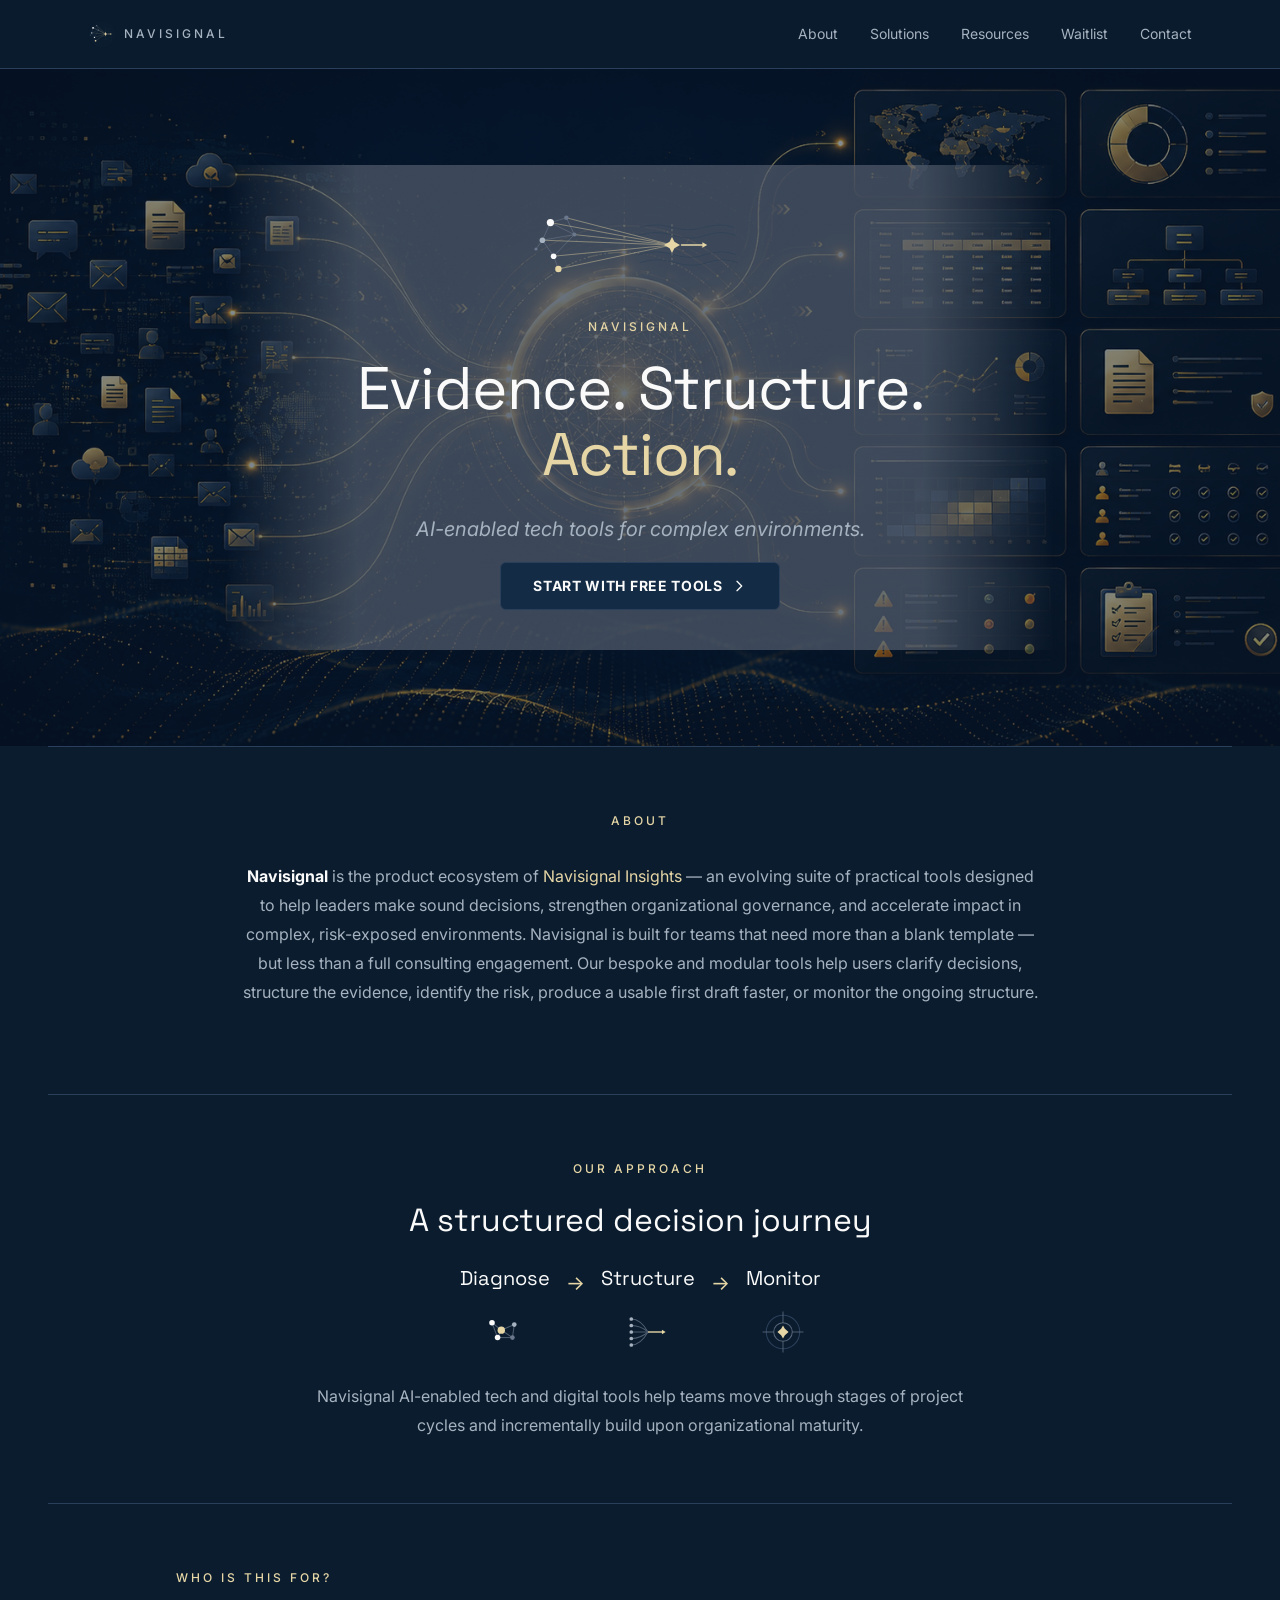
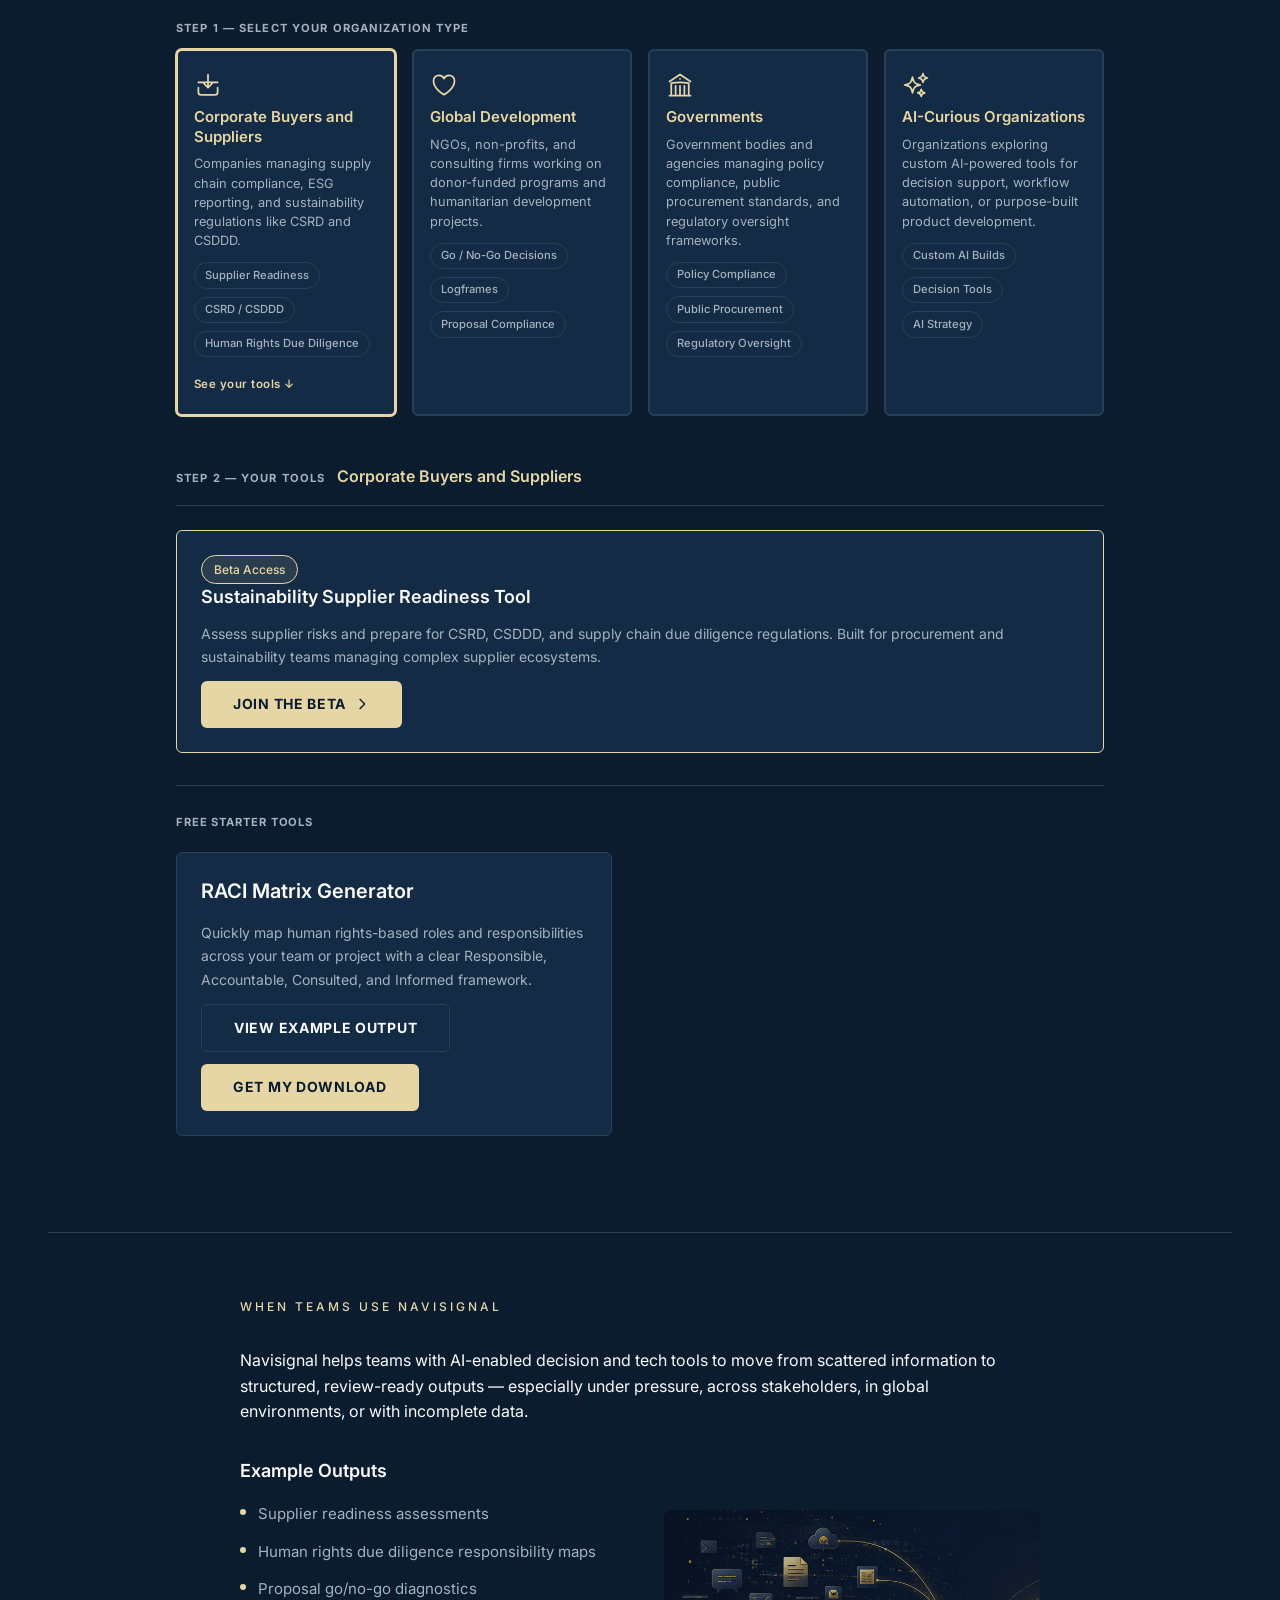
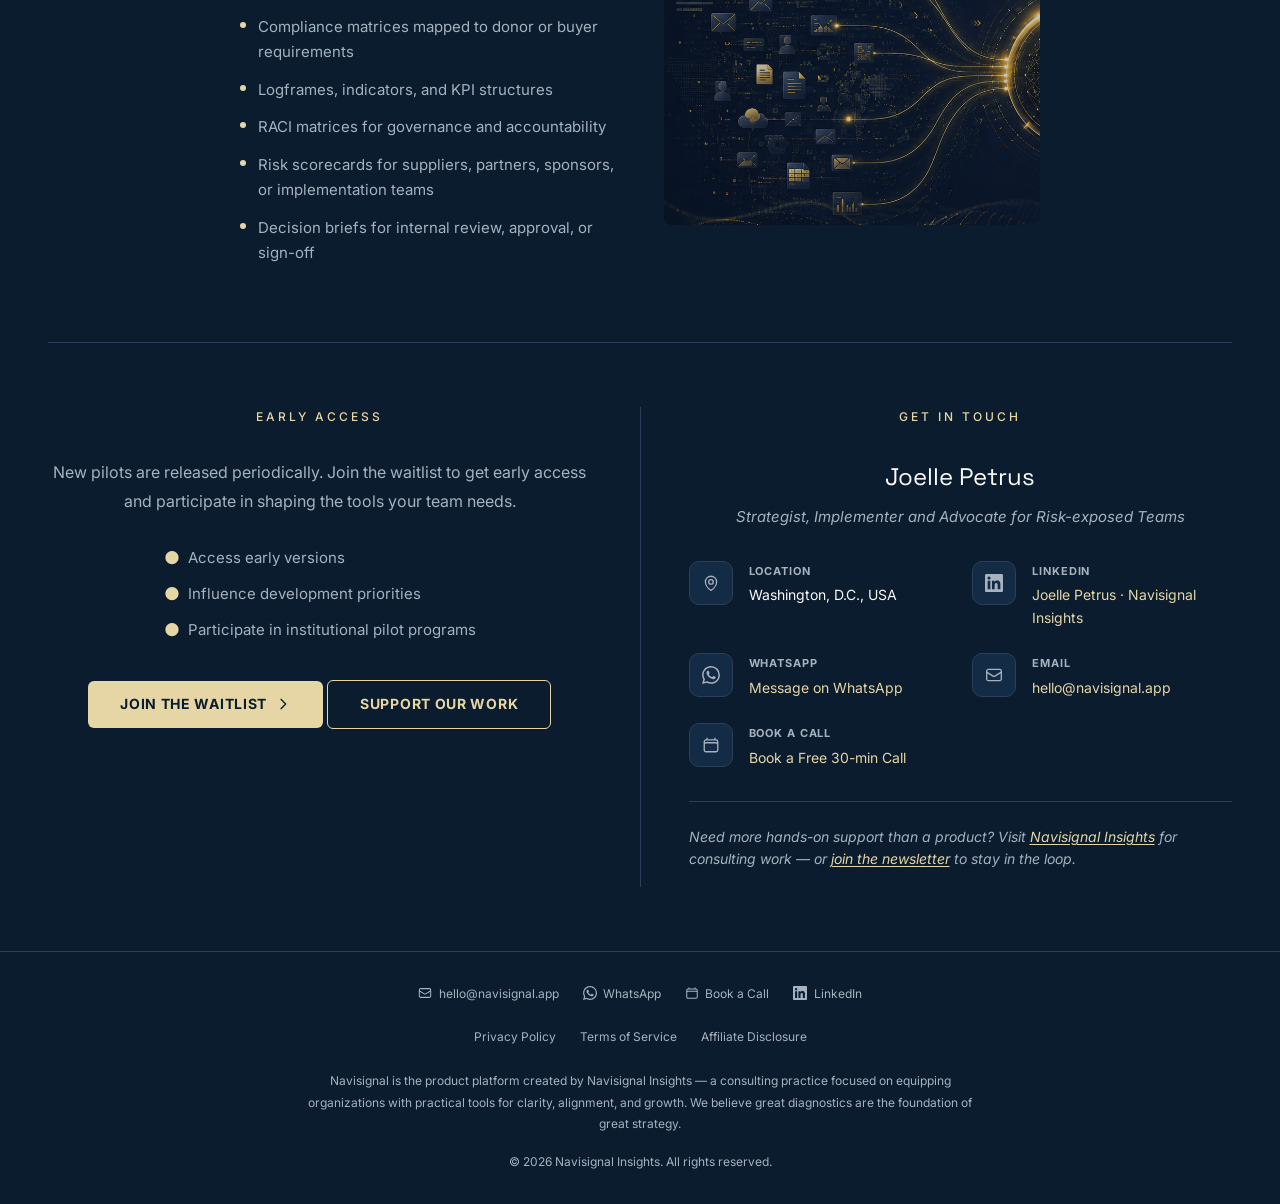
==== index.html @ ea57c1ce "Restore grey hero text panel (CSS + wrapper div) https://claude.ai/code/session_01YL9As431xoqUB59r4y" ====
<!DOCTYPE html>
<html lang="en">
<head>
  <meta charset="UTF-8" />
  <meta name="viewport" content="width=device-width, initial-scale=1.0" />
  <title>Navisignal — Evidence. Structure. Action.</title>
  <meta name="description" content="Structured decision tools for complex environments. Navisignal is the product ecosystem of Navisignal Insights." />
  <link rel="icon" type="image/svg+xml" href="favicon.svg" />
  <link rel="preconnect" href="https://fonts.googleapis.com" />
  <link rel="preconnect" href="https://fonts.gstatic.com" crossorigin />
  <link href="https://fonts.googleapis.com/css2?family=Space+Grotesk:wght@400;500;600;700&family=Inter:ital,wght@0,400;0,500;0,700;1,400&display=swap" rel="stylesheet" />
  <script src="https://assets.lemonsqueezy.com/lemon.js" defer></script>

<style>
/* === Reset & Base === */
*, *::before, *::after {
  box-sizing: border-box;
  margin: 0;
  padding: 0;
}

[hidden] { display: none !important; }

:root {
  --background: #0A1C2E;
  --foreground: #fafafa;
  --card: #132B44;
  --border: #2A3F59;
  --muted-foreground: #A6B2BF;
  --primary: #E6D6A6;
  --primary-hover: #d4c48e;
  --primary-10: rgba(230, 214, 166, 0.1);
  --gold: #E6D6A6;
  --radius: 6px;
}

html {
  scroll-behavior: smooth;
}

body {
  font-family: 'Inter', -apple-system, BlinkMacSystemFont, "Segoe UI", Roboto, "Helvetica Neue", Arial, sans-serif;
  background: var(--background);
  color: var(--foreground);
  line-height: 1.6;
  -webkit-font-smoothing: antialiased;
}

a {
  text-decoration: none;
  color: inherit;
}

ul {
  list-style: none;
}

/* === Header === */
.site-header {
  position: sticky;
  top: 0;
  z-index: 50;
  border-bottom: 1px solid var(--border);
  background: rgba(10, 28, 46, 0.95);
  backdrop-filter: blur(12px);
}

.header-inner {
  max-width: 72rem;
  margin: 0 auto;
  display: flex;
  align-items: center;
  justify-content: space-between;
  padding: 1.25rem 1.5rem;
}

.logo {
  display: inline-flex;
  align-items: center;
  gap: 0.5rem;
  font-size: 0.75rem;
  font-weight: 500;
  text-transform: uppercase;
  letter-spacing: 3px;
  color: var(--muted-foreground);
}

.logo-icon {
  width: 28px;
  height: 28px;
}

.nav-links {
  display: flex;
  align-items: center;
  gap: 2rem;
}

.nav-links a {
  font-size: 0.875rem;
  color: var(--muted-foreground);
  transition: color 0.2s;
}

.nav-links a:hover {
  color: var(--foreground);
}

/* Mobile nav toggle */
.mobile-toggle {
  display: none;
  background: none;
  border: none;
  color: var(--foreground);
  cursor: pointer;
  padding: 0.5rem;
}

.mobile-toggle svg {
  width: 24px;
  height: 24px;
}

/* Mobile nav overlay */
.mobile-nav {
  display: none;
  position: fixed;
  inset: 0;
  z-index: 100;
  background: rgba(0, 0, 0, 0.6);
}

.mobile-nav.open {
  display: block;
}

.mobile-nav-panel {
  position: absolute;
  right: 0;
  top: 0;
  bottom: 0;
  width: 280px;
  background: var(--background);
  border-left: 1px solid var(--border);
  padding: 4rem 2rem 2rem;
  display: flex;
  flex-direction: column;
  gap: 1.5rem;
}

.mobile-nav-panel a {
  font-size: 1.125rem;
  color: var(--muted-foreground);
  transition: color 0.2s;
}

.mobile-nav-panel a:hover {
  color: var(--foreground);
}

.mobile-nav-close {
  position: absolute;
  top: 1.25rem;
  right: 1.25rem;
  background: none;
  border: none;
  color: var(--foreground);
  cursor: pointer;
  padding: 0.5rem;
}

.mobile-nav-close svg {
  width: 24px;
  height: 24px;
}

/* Nav dropdowns */
.nav-dropdown {
  position: relative;
}

.nav-dropdown-trigger {
  cursor: pointer;
}

.nav-dropdown-menu {
  display: none;
  position: absolute;
  top: 100%;
  left: 50%;
  transform: translateX(-50%);
  padding-top: 0.75rem;
  min-width: 200px;
  z-index: 60;
}

.nav-dropdown-menu-inner {
  background: var(--card);
  border: 1px solid var(--border);
  border-radius: var(--radius);
  padding: 0.5rem 0;
}

.nav-dropdown:hover .nav-dropdown-menu {
  display: block;
}

.nav-dropdown-menu-inner a {
  display: block;
  padding: 0.5rem 1.25rem;
  font-size: 0.8125rem;
  color: var(--muted-foreground);
  transition: color 0.2s, background 0.2s;
}

.nav-dropdown-menu-inner a:hover {
  color: var(--foreground);
  background: var(--primary-10);
}

/* Mobile nav labels */
.mobile-nav-label {
  font-size: 0.75rem;
  font-weight: 500;
  text-transform: uppercase;
  letter-spacing: 2px;
  color: var(--primary);
  margin-top: 0.5rem;
}

@media (max-width: 768px) {
  .nav-links {
    display: none;
  }
  .mobile-toggle {
    display: block;
  }
}

/* === Hero === */
.hero {
  padding: 4rem 1.5rem;
  text-align: center;
  position: relative;
  overflow: hidden;
  isolation: isolate;
  transform: translateZ(0);
}

.hero::before {
  content: '';
  position: absolute;
  inset: -5%;
  background: url('assets/More Complex navisignal.app background.png') center center / cover no-repeat;
  opacity: 0.5;
  z-index: 0;
}

.hero > * {
  position: relative;
  z-index: 1;
}

.hero-text-panel {
  max-width: 52rem;
  margin: 0 auto;
  padding: 2.5rem 1.5rem;
  background: linear-gradient(
    to right,
    transparent 0%,
    rgba(90, 100, 115, 0.65) 16%,
    rgba(90, 100, 115, 0.65) 84%,
    transparent 100%
  );
  position: relative;
  z-index: 1;
}

.hero-compass {
  margin-bottom: 1.5rem;
}

.hero-tag {
  margin-bottom: 1.25rem;
  font-size: 0.75rem;
  font-weight: 500;
  text-transform: uppercase;
  letter-spacing: 3px;
  color: var(--primary);
}

.hero h1 {
  max-width: 48rem;
  margin: 0 auto 1.5rem;
  font-family: 'Space Grotesk', serif;
  font-size: 2.5rem;
  font-weight: 400;
  line-height: 1.1;
  letter-spacing: -0.02em;
}

.hero h1 .accent {
  color: var(--primary);
}

.hero .subtitle {
  max-width: 36rem;
  margin: 0 auto 1rem;
  font-size: 1.125rem;
  font-style: italic;
  line-height: 1.7;
  color: var(--muted-foreground);
}

.hero .hero-support {
  max-width: 40rem;
  margin: 0 auto 2.5rem;
  font-size: 1rem;
  line-height: 1.7;
  color: var(--muted-foreground);
}

/* Hero main CTA centered below anchors */
.hero-cta {
  text-align: center;
}

@media (min-width: 768px) {
  .hero {
    padding: 5rem 1.5rem;
  }
  .hero h1 {
    font-size: 3.75rem;
  }
  .hero .subtitle {
    font-size: 1.25rem;
  }
}

@media (min-width: 1024px) {
  .hero {
    padding: 6rem 1.5rem;
  }
}

/* === Buttons === */
.btn {
  display: inline-flex;
  align-items: center;
  gap: 0.5rem;
  padding: 0.75rem 2rem;
  font-family: 'Inter', sans-serif;
  font-size: 0.875rem;
  font-weight: 700;
  text-transform: uppercase;
  letter-spacing: 0.05em;
  border-radius: var(--radius);
  border: none;
  cursor: pointer;
  transition: background 0.2s, color 0.2s, border-color 0.2s;
}

.btn-primary {
  background: var(--primary);
  color: var(--background);
}

.btn-primary:hover {
  background: var(--primary-hover);
}

.btn-dark {
  background: var(--card);
  color: var(--foreground);
  border: 1px solid var(--border);
}

.btn-outline-gold {
  background: transparent;
  color: var(--primary);
  border: 1.5px solid var(--primary);
}

.btn-outline-gold:hover {
  background: var(--primary-10);
}

.btn-dark:hover {
  border-color: var(--foreground);
}

.btn-outline {
  background: transparent;
  color: var(--foreground);
  border: 1px solid var(--border);
}

.btn-outline:hover {
  border-color: var(--primary);
  color: var(--primary);
}

.btn svg {
  width: 16px;
  height: 16px;
  flex-shrink: 0;
}

/* === Divider === */
.divider {
  border: none;
  border-top: 1px solid var(--border);
  margin: 0 1.5rem;
}

@media (min-width: 768px) {
  .divider {
    margin: 0 3rem;
  }
}

/* === Sections === */
.section {
  max-width: 56rem;
  margin: 0 auto;
  padding: 3rem 1.5rem;
}

.section-tag {
  margin-bottom: 2rem;
  font-size: 0.75rem;
  font-weight: 500;
  text-transform: uppercase;
  letter-spacing: 3px;
  color: var(--primary);
}

.section p.body {
  margin-bottom: 1.5rem;
  font-size: 1rem;
  line-height: 1.8;
  color: var(--muted-foreground);
}

.section p.body strong {
  color: var(--foreground);
}

.section p.body a {
  color: var(--primary);
}

.section p.body a:hover {
  text-decoration: underline;
}

@media (min-width: 768px) {
  .section {
    padding: 4rem 3rem;
  }
}

/* === Section headings === */
.section-heading {
  font-family: 'Space Grotesk', serif;
  font-size: 1.75rem;
  font-weight: 400;
  margin-bottom: 1.25rem;
  color: var(--foreground);
}

@media (min-width: 768px) {
  .section-heading {
    font-size: 2rem;
  }
}

/* === Cards === */
.card {
  border: 1px solid var(--border);
  border-radius: var(--radius);
  background: var(--card);
  padding: 1.5rem;
  transition: border-color 0.2s;
}

.card:hover {
  border-color: var(--primary);
}

.card h3 {
  font-size: 1.125rem;
  font-weight: 600;
  line-height: 1.4;
  margin-bottom: 0.75rem;
}

.card p {
  font-size: 0.875rem;
  line-height: 1.7;
  color: var(--muted-foreground);
  margin-bottom: 0.75rem;
}

.badge {
  display: inline-block;
  padding: 0.25rem 0.75rem;
  font-size: 0.75rem;
  font-weight: 500;
  border: 1px solid var(--primary);
  border-radius: 9999px;
  color: var(--primary);
}

.badge--beta {
  background: var(--primary-10);
}

.card--flagship {
  border-color: var(--gold);
  margin-bottom: 2rem;
}

.free-tools-label {
  font-size: 0.7rem;
  font-weight: 700;
  text-transform: uppercase;
  letter-spacing: 0.08em;
  color: var(--muted-foreground);
  margin: 0 0 1.25rem;
  padding-top: 1.75rem;
  border-top: 1px solid var(--border);
}

.btn-custom-build {
  display: inline-block;
  margin-top: 0.5rem;
  padding: 0.25rem 0.75rem;
  font-size: 0.75rem;
  font-weight: 600;
  border-radius: 9999px;
  background: var(--primary);
  color: var(--background);
  text-decoration: none;
  border: none;
  cursor: pointer;
}

/* === Free Tools grid (within About) === */
.free-tool-grid {
  max-width: 56rem;
  display: grid;
  gap: 1.5rem;
}

@media (min-width: 640px) {
  .free-tool-grid {
    grid-template-columns: repeat(2, 1fr);
  }
}

.free-tool-card {
  text-align: left;
}

.free-tool-card h3 {
  font-size: 1.25rem;
  font-weight: 600;
  margin-bottom: 1rem;
}

.free-tool-card-actions {
  display: flex;
  flex-wrap: wrap;
  gap: 0.75rem;
  margin-top: auto;
}

/* === Free tools intro line === */
.free-tools-intro {
  max-width: 42rem;
  margin-bottom: 1.25rem;
  font-size: 1rem;
  line-height: 1.8;
  color: var(--primary);
  font-style: italic;
}

/* === Combined Audience + Journey Section === */
.audience-journey-section {
  max-width: 56rem;
  margin: 0 auto;
  padding: 3rem 1.5rem;
  text-align: center;
}

@media (min-width: 768px) {
  .audience-journey-section {
    padding: 4rem 3rem;
  }
}

.audience-journey-section .section-tag {
  margin-bottom: 1rem;
}


/* === Audience Self-Select Cards === */
.audience-wizard {
  max-width: 80rem;
  margin: 0 auto 3rem;
  text-align: center;
}

.wizard-question {
  font-size: 1.25rem;
  font-weight: 600;
  color: var(--foreground);
  margin-bottom: 1.5rem;
}

.wizard-options {
  display: grid;
  gap: 1rem;
  grid-template-columns: repeat(4, 1fr);
}

@media (max-width: 900px) {
  .wizard-options {
    grid-template-columns: repeat(2, 1fr);
  }
}

@media (max-width: 540px) {
  .wizard-options {
    grid-template-columns: 1fr;
  }
}

.wizard-option {
  border: 2px solid var(--border);
  border-radius: var(--radius);
  background: var(--card);
  padding: 1.25rem 1rem;
  cursor: pointer;
  transition: border-color 0.3s, box-shadow 0.3s, transform 0.2s;
  text-align: left;
  display: flex;
  flex-direction: column;
  gap: 0.5rem;
}

.wizard-option:hover {
  border-color: var(--gold);
  transform: translateY(-2px);
}

.wizard-option.selected {
  border-color: var(--gold);
  box-shadow: 0 0 0 1px var(--gold);
}

.wizard-option-cta {
  display: none;
  font-size: 0.72rem;
  font-weight: 600;
  letter-spacing: 0.04em;
  color: var(--primary);
  margin-top: auto;
  padding-top: 0.625rem;
}

.wizard-option.selected .wizard-option-cta {
  display: block;
}

.wizard-step-label {
  font-size: 0.7rem;
  font-weight: 700;
  text-transform: uppercase;
  letter-spacing: 0.1em;
  color: var(--muted-foreground);
  margin-bottom: 0.75rem;
  text-align: left;
}

.solutions-panel-header {
  display: flex;
  align-items: baseline;
  gap: 0.75rem;
  margin: 2rem 0 1.5rem;
  padding-bottom: 1rem;
  border-bottom: 1px solid var(--border);
}

.solutions-panel-step {
  font-size: 0.7rem;
  font-weight: 700;
  text-transform: uppercase;
  letter-spacing: 0.1em;
  color: var(--muted-foreground);
  white-space: nowrap;
}

.solutions-panel-name {
  font-size: 1rem;
  font-weight: 600;
  color: var(--primary);
}

.wizard-option-icon {
  width: 1.75rem;
  height: 1.75rem;
  color: var(--gold);
}

.wizard-option h3 {
  font-size: 0.9375rem;
  font-weight: 600;
  color: var(--primary);
  line-height: 1.3;
}

.wizard-option p {
  font-size: 0.8rem;
  color: var(--muted-foreground);
  line-height: 1.5;
}

.wizard-option-tags {
  display: flex;
  flex-wrap: wrap;
  gap: 0.5rem;
  margin-top: 0.25rem;
}

.wizard-option-tag {
  display: inline-block;
  padding: 0.2rem 0.625rem;
  font-size: 0.7rem;
  font-weight: 500;
  border: 1px solid var(--border);
  border-radius: 9999px;
  color: var(--muted-foreground);
}

/* === Decision Journey (within combined section) === */
.journey-subsection {
  text-align: center;
}

.journey-subsection .section-heading {
  margin-bottom: 1rem;
}

.lifecycle-phases {
  display: flex;
  justify-content: center;
  align-items: center;
  gap: 0;
  flex-wrap: wrap;
  margin: 0 auto 1.5rem;
  max-width: 36rem;
}

.phase-item {
  display: flex;
  flex-direction: column;
  align-items: center;
  gap: 0.75rem;
}

.phase-label {
  font-family: 'Space Grotesk', serif;
  font-size: 1.25rem;
  color: var(--foreground);
  white-space: nowrap;
}

.phase-arrow {
  margin: 0 1rem;
  color: var(--primary);
  font-size: 1.25rem;
  flex-shrink: 0;
  align-self: flex-start;
  padding-top: 0.35rem;
}

@media (max-width: 480px) {
  .lifecycle-phases {
    flex-direction: column;
    gap: 0.75rem;
  }
  .phase-arrow {
    transform: rotate(90deg);
    margin: 0;
  }
}

.journey-support {
  max-width: 42rem;
  margin: 0 auto;
  font-size: 1rem;
  line-height: 1.8;
  color: var(--muted-foreground);
}

/* === Solutions Accordions === */
.solutions-section {
  max-width: 64rem;
  margin: 0 auto;
  padding: 3rem 1.5rem;
}

@media (min-width: 768px) {
  .solutions-section {
    padding: 4rem 3rem;
  }
}

.solutions-tabs {
  display: flex;
  gap: 0.5rem;
  margin-bottom: 2rem;
  flex-wrap: wrap;
}

.solutions-tab {
  padding: 0.5rem 1.25rem;
  font-family: 'Inter', sans-serif;
  font-size: 0.8125rem;
  font-weight: 600;
  letter-spacing: 0.03em;
  border: 1px solid var(--primary);
  border-radius: var(--radius);
  background: transparent;
  color: var(--primary);
  cursor: pointer;
  transition: background 0.2s, color 0.2s;
}

.solutions-tab:hover {
  background: var(--primary-10);
}

.solutions-tab.active {
  background: var(--primary);
  color: var(--background);
}

.solutions-view {
  display: none;
}

.solutions-view.active {
  display: block;
}

.free-tools-in-solutions {
  margin-bottom: 2rem;
}

/*
.solution-accordion {
  border: 1px solid var(--border);
  border-radius: var(--radius);
  margin-bottom: 0.75rem;
  overflow: hidden;
}
*/
/* Accordion dropdowns hidden — show cards flat until ready */
.solution-accordion {
  border: none;
  margin-bottom: 1.5rem;
  overflow: visible;
}

.solution-accordion-trigger {
  display: none; /* hidden until accordion UI is re-enabled */
  width: 100%;
  align-items: center;
  justify-content: space-between;
  padding: 1rem 1.25rem;
  font-family: 'Inter', sans-serif;
  font-size: 1rem;
  font-weight: 600;
  color: var(--foreground);
  background: var(--card);
  border: none;
  cursor: pointer;
  transition: color 0.2s;
  text-align: left;
}

.solution-accordion-trigger:hover {
  color: var(--primary);
}

.solution-accordion-trigger svg {
  width: 18px;
  height: 18px;
  flex-shrink: 0;
  transition: transform 0.25s;
  color: var(--muted-foreground);
}

.solution-accordion.open .solution-accordion-trigger svg {
  transform: rotate(180deg);
}

.solution-accordion-panel {
  display: block !important;
  max-height: none !important;
  overflow: visible !important;
  background: var(--background);
}

.solution-accordion-panel-inner {
  padding: 1.25rem;
}

.solution-accordion-desc {
  font-size: 0.875rem;
  line-height: 1.7;
  color: var(--muted-foreground);
  margin-bottom: 1.25rem;
  max-width: 42rem;
}

.solution-card-grid {
  display: grid;
  gap: 1.25rem;
}

@media (min-width: 640px) {
  .solution-card-grid {
    grid-template-columns: repeat(2, 1fr);
  }
}

@media (min-width: 1024px) {
  .solution-card-grid {
    grid-template-columns: repeat(3, 1fr);
  }
}

/* === Placeholder card === */
.card--placeholder {
  border-style: dashed;
  opacity: 0.6;
}

/* === Credibility Section === */
.credibility-grid {
  display: grid;
  gap: 3rem;
  max-width: 64rem;
  margin: 0 auto;
  align-items: center;
}

@media (min-width: 768px) {
  .credibility-grid {
    grid-template-columns: 1fr 1fr;
  }
}

.credibility-image {
  display: flex;
  align-items: center;
  justify-content: center;
}

.credibility-image img {
  width: 100%;
  max-width: 504px;
  opacity: 0.75;
  border-radius: 0.5rem;
}

.credibility-grid h3 {
  font-size: 1.125rem;
  font-weight: 600;
  margin-bottom: 1rem;
}

.credibility-grid li {
  display: flex;
  gap: 0.75rem;
  font-size: 0.9375rem;
  line-height: 1.7;
  color: var(--muted-foreground);
  margin-bottom: 0.75rem;
}

.bullet {
  margin-top: 0.5rem;
  width: 6px;
  height: 6px;
  border-radius: 50%;
  background: var(--primary);
  flex-shrink: 0;
}

/* === Resource card === */
.resource-card {
  position: relative;
  max-width: 56rem;
  margin: 0 auto 2rem;
  border: 1px solid var(--border);
  border-radius: var(--radius);
  background: var(--card);
  padding: 1.5rem 2rem 2.5rem;
  text-align: left;
}

.resource-card h3 {
  font-size: 1.125rem;
  font-weight: 600;
  margin-bottom: 0.75rem;
}

.resource-card p {
  font-size: 0.875rem;
  line-height: 1.7;
  color: var(--muted-foreground);
  margin-bottom: 1rem;
}

.affiliate-link-wrapper {
  display: flex;
  align-items: center;
  gap: 1rem;
  flex-wrap: wrap;
}

.affiliate-tag {
  position: absolute;
  bottom: 0.75rem;
  right: 1.25rem;
  font-size: 9.5pt;
  color: var(--muted-foreground);
  opacity: 0.7;
  text-decoration: none;
}

.affiliate-tag:hover {
  text-decoration: underline;
  opacity: 1;
}

/* === Waitlist / Early Access === */
.section-centered {
  padding: 3rem 1.5rem;
  text-align: center;
}

@media (min-width: 768px) {
  .section-centered {
    padding: 4rem 1.5rem;
  }
}

.section-centered .section-tag {
  margin-bottom: 2rem;
}

.waitlist-section {
  max-width: 560px;
  margin: 0 auto;
  text-align: center;
}

.waitlist-section .body {
  font-size: 1rem;
  line-height: 1.8;
  color: var(--muted-foreground);
  margin-bottom: 1.5rem;
}

.waitlist-perks {
  list-style: none;
  padding: 0;
  margin: 0 auto 2rem;
  text-align: left;
  display: table;
}

.waitlist-perks li {
  padding: 0.25rem 0;
  display: flex;
  align-items: center;
  gap: 0.5rem;
  font-size: 0.9375rem;
  color: var(--muted-foreground);
}

.waitlist-perks li span {
  color: var(--primary);
  font-size: 1.1rem;
}

/* === Waitlist + Contact two-column row === */
.waitlist-contact-row {
  display: grid;
  grid-template-columns: 1fr 1px 1fr;
  align-items: start;
  max-width: 80rem;
  margin: 0 auto;
  padding: 4rem 3rem;
  gap: 0 3rem;
}

.waitlist-col {
  padding: 0;
}

/* Remove padding on both columns inside the two-column row so section-tags align */
.waitlist-contact-row .section-centered,
.waitlist-contact-row .contact {
  padding: 0;
}

.col-divider {
  background: var(--border);
  align-self: stretch;
}

@media (max-width: 900px) {
  .waitlist-contact-row {
    grid-template-columns: 1fr;
    padding: 3rem 1.5rem;
    gap: 0;
  }
  .col-divider {
    height: 1px;
    width: 100%;
    margin: 2.5rem 0;
    background: var(--border);
    align-self: auto;
  }
}

/* === Contact === */
.contact {
  text-align: center;
  padding-top: 0;
}

.contact h2 {
  font-family: 'Space Grotesk', serif;
  font-size: 1.5rem;
  font-weight: 400;
  margin-bottom: 0.5rem;
}

.contact .role {
  font-size: 0.9375rem;
  font-style: italic;
  color: var(--muted-foreground);
  margin-bottom: 2rem;
}

.contact-grid {
  display: grid;
  grid-template-columns: repeat(2, 1fr);
  gap: 1.5rem;
  max-width: 44rem;
  margin: 0 auto;
  text-align: left;
}

@media (max-width: 540px) {
  .contact-grid {
    grid-template-columns: 1fr;
  }
}

.contact-tile {
  display: flex;
  align-items: flex-start;
  gap: 1rem;
}

.contact-tile-icon {
  width: 2.75rem;
  height: 2.75rem;
  border-radius: 10px;
  background: var(--card);
  border: 1px solid var(--border);
  display: flex;
  align-items: center;
  justify-content: center;
  flex-shrink: 0;
  color: var(--muted-foreground);
}

.contact-tile-body {
  display: flex;
  flex-direction: column;
  gap: 0.25rem;
  padding-top: 0.125rem;
}

.contact-tile-label {
  font-size: 0.6875rem;
  font-weight: 700;
  letter-spacing: 0.08em;
  text-transform: uppercase;
  color: var(--muted-foreground);
}

.contact-tile-value {
  font-size: 0.875rem;
  color: var(--foreground);
}

a.contact-tile-value {
  color: var(--primary);
  transition: color 0.2s;
}

a.contact-tile-value:hover {
  color: var(--primary-hover);
}

@media (min-width: 768px) {
  .contact {
    padding: 4rem 1.5rem;
  }
}

/* === Consulting nudge === */
.consulting-nudge {
  margin-top: 2rem;
  padding-top: 1.5rem;
  border-top: 1px solid var(--border);
  text-align: left;
}

.consulting-nudge p {
  font-size: 0.875rem;
  color: var(--muted-foreground);
  font-style: italic;
  line-height: 1.6;
  margin-bottom: 1rem;
}

.consulting-nudge a {
  color: var(--primary);
  text-decoration: underline;
  text-underline-offset: 2px;
}

/* === Footer === */
.site-footer {
  border-top: 1px solid var(--border);
  padding: 2rem 1.5rem;
  text-align: center;
}

.footer-contact {
  display: flex;
  justify-content: center;
  align-items: center;
  gap: 1.5rem;
  flex-wrap: wrap;
  margin-bottom: 1.5rem;
}

.footer-contact a {
  display: flex;
  align-items: center;
  gap: 0.4rem;
  font-size: 0.75rem;
  color: var(--muted-foreground);
  transition: color 0.2s;
}

.footer-contact a:hover {
  color: var(--primary);
}

.site-footer p {
  max-width: 42rem;
  margin: 0 auto;
  font-size: 0.75rem;
  line-height: 1.8;
  color: var(--muted-foreground);
}

.site-footer .copyright {
  margin-top: 1rem;
}

.footer-links {
  display: flex;
  justify-content: center;
  gap: 1.5rem;
  margin-bottom: 1.5rem;
  flex-wrap: wrap;
}

.footer-links a {
  font-size: 0.75rem;
  color: var(--muted-foreground);
  transition: color 0.2s;
}

.footer-links a:hover {
  color: var(--primary);
}

/* === Lemon Squeezy Buy Buttons === */
.card .lemonsqueezy-button {
  margin-bottom: 0.75rem;
  font-size: 0.8125rem;
  padding: 0.5rem 1.5rem;
}
</style>

</head>
<body>

  <!-- Header -->
  <header class="site-header">
    <div class="header-inner">
      <span class="logo">
        <img src="favicon.svg" alt="" class="logo-icon" />
        Navisignal
      </span>

      <nav class="nav-links">
        <a href="#about">About</a>
        <div class="nav-dropdown">
          <a href="#solutions" class="nav-dropdown-trigger">Solutions</a>
          <div class="nav-dropdown-menu">
            <div class="nav-dropdown-menu-inner">
              <a href="#solutions" onclick="selectAudience('corporate')">Corporate Buyers and Suppliers</a>
              <a href="#solutions" onclick="selectAudience('humanitarian')">Global Development</a>
              <a href="#solutions" onclick="selectAudience('government')">Governments</a>
              <a href="#solutions" onclick="selectAudience('ai')">AI-Curious Organizations</a>
            </div>
          </div>
        </div>
        <div class="nav-dropdown">
          <a href="free-tools.html" class="nav-dropdown-trigger">Resources</a>
          <div class="nav-dropdown-menu">
            <div class="nav-dropdown-menu-inner">
              <a href="free-tools.html">Free Digital Tools</a>
              <a href="resources.html">Partner Resources</a>
            </div>
          </div>
        </div>
        <a href="#waitlist">Waitlist</a>
        <a href="#contact">Contact</a>
      </nav>

      <button class="mobile-toggle" aria-label="Open menu" onclick="document.getElementById('mobile-nav').classList.add('open')">
        <svg xmlns="http://www.w3.org/2000/svg" fill="none" viewBox="0 0 24 24" stroke="currentColor" stroke-width="2"><path stroke-linecap="round" stroke-linejoin="round" d="M4 6h16M4 12h16M4 18h16"/></svg>
      </button>
    </div>
  </header>

  <!-- Mobile nav -->
  <div id="mobile-nav" class="mobile-nav" onclick="this.classList.remove('open')">
    <div class="mobile-nav-panel" onclick="event.stopPropagation()">
      <button class="mobile-nav-close" aria-label="Close menu" onclick="document.getElementById('mobile-nav').classList.remove('open')">
        <svg xmlns="http://www.w3.org/2000/svg" fill="none" viewBox="0 0 24 24" stroke="currentColor" stroke-width="2"><path stroke-linecap="round" stroke-linejoin="round" d="M6 18L18 6M6 6l12 12"/></svg>
      </button>
      <a href="#about" onclick="document.getElementById('mobile-nav').classList.remove('open')">About</a>
      <span class="mobile-nav-label">Solutions</span>
      <a href="#solutions" onclick="selectAudience('corporate'); document.getElementById('mobile-nav').classList.remove('open')" style="padding-left:1rem; font-size:1rem;">Corporate Buyers and Suppliers</a>
      <a href="#solutions" onclick="selectAudience('humanitarian'); document.getElementById('mobile-nav').classList.remove('open')" style="padding-left:1rem; font-size:1rem;">Global Development</a>
      <a href="#solutions" onclick="selectAudience('government'); document.getElementById('mobile-nav').classList.remove('open')" style="padding-left:1rem; font-size:1rem;">Governments</a>
      <a href="#solutions" onclick="selectAudience('ai'); document.getElementById('mobile-nav').classList.remove('open')" style="padding-left:1rem; font-size:1rem;">AI-Curious Organizations</a>
      <span class="mobile-nav-label">Resources</span>
      <a href="free-tools.html" onclick="document.getElementById('mobile-nav').classList.remove('open')" style="padding-left:1rem; font-size:1rem;">Free Digital Tools</a>
      <a href="resources.html" onclick="document.getElementById('mobile-nav').classList.remove('open')" style="padding-left:1rem; font-size:1rem;">Partner Resources</a>
      <a href="#waitlist" onclick="document.getElementById('mobile-nav').classList.remove('open')">Waitlist</a>
      <a href="#contact" onclick="document.getElementById('mobile-nav').classList.remove('open')">Contact</a>
    </div>
  </div>

  <!-- Hero -->
  <section class="hero">
    <div class="hero-text-panel">
    <div class="hero-compass">
      <svg xmlns="http://www.w3.org/2000/svg" viewBox="0 0 280 100" width="224" height="80">
        <!-- Topographic wavy lines (right, background) -->
        <g fill="none" stroke="#2A3F59" stroke-width="1" opacity="0.65">
          <path d="M140,28 Q160,22 180,28 Q200,34 220,28 Q240,22 258,28"/>
          <path d="M138,38 Q160,31 182,38 Q204,45 222,38 Q242,31 260,38"/>
          <path d="M138,62 Q160,55 182,62 Q204,69 222,62 Q242,55 260,62"/>
          <path d="M140,72 Q162,65 184,72 Q206,79 224,72 Q244,65 262,72"/>
        </g>
        <!-- Vertical dashed guide through star -->
        <line x1="180" y1="24" x2="180" y2="76" stroke="#E6D6A6" stroke-width="0.7" stroke-dasharray="3,3" opacity="0.5"/>
        <!-- Network edges -->
        <g fill="none" stroke="#6B778C" stroke-width="1.1" opacity="0.65">
          <line x1="28" y1="22" x2="18" y2="44"/>
          <line x1="18" y1="44" x2="32" y2="64"/>
          <line x1="32" y1="64" x2="38" y2="80"/>
          <line x1="28" y1="22" x2="48" y2="16"/>
          <line x1="48" y1="16" x2="58" y2="37"/>
          <line x1="58" y1="37" x2="18" y2="44"/>
          <line x1="18" y1="44" x2="10" y2="55"/>
          <line x1="28" y1="22" x2="58" y2="37"/>
          <line x1="58" y1="37" x2="32" y2="64"/>
        </g>
        <!-- Converging lines to star -->
        <g fill="none" stroke="#E6D6A6" stroke-width="1" opacity="0.55">
          <line x1="28" y1="22" x2="180" y2="50"/>
          <line x1="18" y1="44" x2="180" y2="50"/>
          <line x1="32" y1="64" x2="180" y2="50"/>
          <line x1="48" y1="16" x2="180" y2="50"/>
          <line x1="38" y1="80" x2="180" y2="50"/>
          <line x1="58" y1="37" x2="180" y2="50"/>
        </g>
        <!-- Network nodes -->
        <circle cx="28" cy="22" r="4.5" fill="#fafafa"/>
        <circle cx="18" cy="44" r="3.5" fill="#A6B2BF"/>
        <circle cx="32" cy="64" r="3.5" fill="#fafafa"/>
        <circle cx="48" cy="16" r="2.8" fill="#6B778C"/>
        <circle cx="58" cy="37" r="2.5" fill="#6B778C"/>
        <circle cx="38" cy="80" r="4"   fill="#E6D6A6"/>
        <circle cx="10" cy="55" r="2"   fill="#6B778C"/>
        <!-- 4-pointed star -->
        <path d="M180,40 L183,46 L190,50 L183,54 L180,60 L177,54 L170,50 L177,46 Z" fill="#E6D6A6"/>
        <!-- Arrow -->
        <line x1="192" y1="50" x2="218" y2="50" stroke="#E6D6A6" stroke-width="2" stroke-linecap="round"/>
        <polygon points="224,50 218,46.5 218,53.5" fill="#E6D6A6"/>
      </svg>
    </div>
    <p class="hero-tag">Navisignal</p>
    <h1>Evidence. Structure. <span class="accent">Action.</span></h1>
    <p class="subtitle">AI-enabled tech tools for complex environments.</p>
   

    <div class="hero-cta">
      <a href="free-tools.html" class="btn btn-dark">
        Start with Free Tools
        <svg xmlns="http://www.w3.org/2000/svg" fill="none" viewBox="0 0 24 24" stroke="currentColor" stroke-width="2"><path stroke-linecap="round" stroke-linejoin="round" d="M9 5l7 7-7 7"/></svg>
      </a>
    </div>
    </div><!-- /.hero-text-panel -->
  </section>

  <hr class="divider" />

  <!-- About (merged with free tools entry) -->
  <section id="about" class="section" style="text-align: center;">
    <p class="section-tag">About</p>
    <p class="body">
      <strong>Navisignal</strong> is the product ecosystem of
      <a href="https://navisignalinsights.com" target="_blank" rel="noopener noreferrer">Navisignal Insights</a>
      — an evolving suite of practical tools designed to help leaders make sound decisions,
      strengthen organizational governance, and accelerate impact in complex, risk-exposed
      environments. Navisignal is built for teams that need more than a blank template — but less than a full consulting engagement. Our bespoke and modular tools help users clarify decisions, structure the evidence, identify the risk, produce a usable first draft faster, or monitor the ongoing structure.
    </p>
  </section>

  <hr class="divider" />

  <!-- Combined: Who is this for? + Decision Journey + Audience Cards -->
  <section id="who-is-this-for" class="audience-journey-section">
    <p class="section-tag">Our Approach</p>

    <!-- Decision Journey -->
    <div class="journey-subsection">
      <h2 class="section-heading">A structured decision journey</h2>
      <div class="lifecycle-phases">
        <div class="phase-item">
          <span class="phase-label">Diagnose</span>
          <svg xmlns="http://www.w3.org/2000/svg" viewBox="0 0 56 56" width="52" height="52">
            <g fill="none" stroke="#6B778C" stroke-width="1.1" opacity="0.7">
              <line x1="14" y1="18" x2="24" y2="26"/>
              <line x1="24" y1="26" x2="38" y2="20"/>
              <line x1="14" y1="18" x2="20" y2="34"/>
              <line x1="24" y1="26" x2="20" y2="34"/>
              <line x1="38" y1="20" x2="36" y2="34"/>
              <line x1="20" y1="34" x2="36" y2="34"/>
              <line x1="24" y1="26" x2="36" y2="34"/>
            </g>
            <circle cx="14" cy="18" r="3" fill="#fafafa"/>
            <circle cx="38" cy="20" r="2.5" fill="#A6B2BF"/>
            <circle cx="20" cy="34" r="3" fill="#fafafa"/>
            <circle cx="36" cy="34" r="2.5" fill="#6B778C"/>
            <circle cx="24" cy="26" r="4" fill="#E6D6A6"/>
          </svg>
        </div>
        <span class="phase-arrow">&rarr;</span>
        <div class="phase-item">
          <span class="phase-label">Structure</span>
          <svg xmlns="http://www.w3.org/2000/svg" viewBox="0 0 56 56" width="52" height="52">
            <g fill="none" stroke="#6B778C" stroke-width="1.1" opacity="0.7">
              <path d="M10,14 Q20,14 28,28"/>
              <path d="M10,21 Q20,21 28,28"/>
              <path d="M10,28 L28,28"/>
              <path d="M10,35 Q20,35 28,28"/>
              <path d="M10,42 Q20,42 28,28"/>
            </g>
            <line x1="28" y1="28" x2="44" y2="28" stroke="#E6D6A6" stroke-width="1.5"/>
            <polygon points="47,28 43,25.5 43,30.5" fill="#E6D6A6"/>
            <circle cx="10" cy="14" r="2" fill="#A6B2BF"/>
            <circle cx="10" cy="21" r="2" fill="#A6B2BF"/>
            <circle cx="10" cy="28" r="2" fill="#A6B2BF"/>
            <circle cx="10" cy="35" r="2" fill="#A6B2BF"/>
            <circle cx="10" cy="42" r="2" fill="#A6B2BF"/>
          </svg>
        </div>
        <span class="phase-arrow">&rarr;</span>
        <div class="phase-item">
          <span class="phase-label">Monitor</span>
          <svg xmlns="http://www.w3.org/2000/svg" viewBox="0 0 56 56" width="52" height="52">
            <circle cx="28" cy="28" r="18" fill="none" stroke="#2A3F59" stroke-width="1.2"/>
            <circle cx="28" cy="28" r="10" fill="none" stroke="#6B778C" stroke-width="1.1" opacity="0.8"/>
            <line x1="28" y1="6" x2="28" y2="18" stroke="#6B778C" stroke-width="1.1" opacity="0.7"/>
            <line x1="28" y1="38" x2="28" y2="50" stroke="#6B778C" stroke-width="1.1" opacity="0.7"/>
            <line x1="6" y1="28" x2="18" y2="28" stroke="#6B778C" stroke-width="1.1" opacity="0.7"/>
            <line x1="38" y1="28" x2="50" y2="28" stroke="#6B778C" stroke-width="1.1" opacity="0.7"/>
            <path d="M28,21 L30,24.5 L34,28 L30,31.5 L28,35 L26,31.5 L22,28 L26,24.5 Z" fill="#E6D6A6"/>
          </svg>
        </div>
      </div>
      <p class="journey-support">
        Navisignal AI-enabled tech and digital tools help teams move through stages of project cycles and incrementally build upon organizational maturity.
      </p>
    </div>

  </section>

  <hr class="divider" />

  <!-- Solutions / Tool Catalogue -->
  <section id="solutions" class="solutions-section">
    <p class="section-tag">Who is this for?</p>

    <div id="free-tools"></div>

    <div class="audience-wizard">
      <p class="wizard-step-label">Step 1 &mdash; Select your organization type</p>
      <div class="wizard-options">

        <div class="wizard-option selected" data-audience="corporate" onclick="selectAudience('corporate')">
          <svg class="wizard-option-icon" xmlns="http://www.w3.org/2000/svg" fill="none" viewBox="0 0 24 24" stroke="currentColor" stroke-width="1.5">
            <path stroke-linecap="round" stroke-linejoin="round" d="M20.25 14.15v4.073a2.25 2.25 0 01-2.25 2.25H6a2.25 2.25 0 01-2.25-2.25V14.15M12 3v11.25m0 0l-3.75-3.75M12 14.25l3.75-3.75M3.75 9.75h16.5" />
          </svg>
          <h3>Corporate Buyers and Suppliers</h3>
          <p>Companies managing supply chain compliance, ESG reporting, and sustainability regulations like CSRD and CSDDD.</p>
          <div class="wizard-option-tags">
            <span class="wizard-option-tag">Supplier Readiness</span>
            <span class="wizard-option-tag">CSRD / CSDDD</span>
            <span class="wizard-option-tag">Human Rights Due Diligence</span>
          </div>
          <span class="wizard-option-cta">See your tools &darr;</span>
        </div>

        <div class="wizard-option" data-audience="humanitarian" onclick="selectAudience('humanitarian')">
          <svg class="wizard-option-icon" xmlns="http://www.w3.org/2000/svg" fill="none" viewBox="0 0 24 24" stroke="currentColor" stroke-width="1.5">
            <path stroke-linecap="round" stroke-linejoin="round" d="M21 8.25c0-2.485-2.099-4.5-4.688-4.5-1.935 0-3.597 1.126-4.312 2.733-.715-1.607-2.377-2.733-4.313-2.733C5.1 3.75 3 5.765 3 8.25c0 7.22 9 12 9 12s9-4.78 9-12z" />
          </svg>
          <h3>Global Development</h3>
          <p>NGOs, non-profits, and consulting firms working on donor-funded programs and humanitarian development projects.</p>
          <div class="wizard-option-tags">
            <span class="wizard-option-tag">Go / No-Go Decisions</span>
            <span class="wizard-option-tag">Logframes</span>
            <span class="wizard-option-tag">Proposal Compliance</span>
          </div>
          <span class="wizard-option-cta">See your tools &darr;</span>
        </div>

        <div class="wizard-option" data-audience="government" onclick="selectAudience('government')">
          <svg class="wizard-option-icon" xmlns="http://www.w3.org/2000/svg" fill="none" viewBox="0 0 24 24" stroke="currentColor" stroke-width="1.5">
            <path stroke-linecap="round" stroke-linejoin="round" d="M12 21v-8.25M15.75 21v-8.25M8.25 21v-8.25M3 9l9-6 9 6m-1.5 12V10.332A48.36 48.36 0 0012 9.75c-2.551 0-5.056.2-7.5.582V21M3 21h18M12 6.75h.008v.008H12V6.75z" />
          </svg>
          <h3>Governments</h3>
          <p>Government bodies and agencies managing policy compliance, public procurement standards, and regulatory oversight frameworks.</p>
          <div class="wizard-option-tags">
            <span class="wizard-option-tag">Policy Compliance</span>
            <span class="wizard-option-tag">Public Procurement</span>
            <span class="wizard-option-tag">Regulatory Oversight</span>
          </div>
          <span class="wizard-option-cta">See your tools &darr;</span>
        </div>

        <div class="wizard-option" data-audience="ai" onclick="selectAudience('ai')">
          <svg class="wizard-option-icon" xmlns="http://www.w3.org/2000/svg" fill="none" viewBox="0 0 24 24" stroke="currentColor" stroke-width="1.5">
            <path stroke-linecap="round" stroke-linejoin="round" d="M9.813 15.904L9 18.75l-.813-2.846a4.5 4.5 0 00-3.09-3.09L2.25 12l2.846-.813a4.5 4.5 0 003.09-3.09L9 5.25l.813 2.846a4.5 4.5 0 003.09 3.09L15.75 12l-2.846.813a4.5 4.5 0 00-3.09 3.09zM18.259 8.715L18 9.75l-.259-1.035a3.375 3.375 0 00-2.455-2.456L14.25 6l1.036-.259a3.375 3.375 0 002.455-2.456L18 2.25l.259 1.035a3.375 3.375 0 002.456 2.456L21.75 6l-1.035.259a3.375 3.375 0 00-2.456 2.456zM16.894 20.567L16.5 21.75l-.394-1.183a2.25 2.25 0 00-1.423-1.423L13.5 18.75l1.183-.394a2.25 2.25 0 001.423-1.423l.394-1.183.394 1.183a2.25 2.25 0 001.423 1.423l1.183.394-1.183.394a2.25 2.25 0 00-1.423 1.423z" />
          </svg>
          <h3>AI-Curious Organizations</h3>
          <p>Organizations exploring custom AI-powered tools for decision support, workflow automation, or purpose-built product development.</p>
          <div class="wizard-option-tags">
            <span class="wizard-option-tag">Custom AI Builds</span>
            <span class="wizard-option-tag">Decision Tools</span>
            <span class="wizard-option-tag">AI Strategy</span>
          </div>
          <span class="wizard-option-cta">See your tools &darr;</span>
        </div>

      </div>
    </div>

    <!-- Solutions panel scroll target + dynamic header -->
    <div id="solutions-panel">
      <div class="solutions-panel-header">
        <span class="solutions-panel-step">Step 2 &mdash; Your tools</span>
        <span class="solutions-panel-name" id="solutions-panel-name">Corporate Buyers and Suppliers</span>
      </div>
    </div>

    <!-- ====== CORPORATE VIEW ====== -->
    <div id="solutions-corporate" class="solutions-view active">

      <!-- Flagship Beta -->
      <div class="card card--flagship">
        <span class="badge badge--beta">Beta Access</span>
        <h3>Sustainability Supplier Readiness Tool</h3>
        <p>Assess supplier risks and prepare for CSRD, CSDDD, and supply chain due diligence regulations. Built for procurement and sustainability teams managing complex supplier ecosystems.</p>
        <a href="https://airtable.com/appAVqNudlDB7FCxO/pagTRYnZD5Uiq7KDe/form" target="_blank" rel="noopener noreferrer" class="btn btn-primary">
          Join the Beta
          <svg xmlns="http://www.w3.org/2000/svg" fill="none" viewBox="0 0 24 24" stroke="currentColor" stroke-width="2"><path stroke-linecap="round" stroke-linejoin="round" d="M9 5l7 7-7 7"/></svg>
        </a>
      </div>

      <!-- Free Starter Tools -->
      <p class="free-tools-label">Free starter tools</p>
      <div class="free-tools-in-solutions">
        <div class="free-tool-grid">
          <div class="card free-tool-card">
            <h3>RACI Matrix Generator</h3>
            <p>Quickly map human rights-based roles and responsibilities across your team or project with a clear Responsible, Accountable, Consulted, and Informed framework.</p>
            <div class="free-tool-card-actions">
              <a href="example-raci.html" class="btn btn-outline">View Example Output</a>
              <a href="https://donate.stripe.com/5kQ3co8ilcK4dWb8Czc3m02" class="btn btn-primary" target="_blank" rel="noopener noreferrer">Get My Download</a>
            </div>
          </div>
        </div>
      </div>

      <!--
      === Empty accordion blocks hidden until tools are ready ===
      Decision Readiness, Compliance & Structure, Monitoring & Accountability
      -->


    </div>

    <!-- ====== HUMANITARIAN VIEW ====== -->
    <div id="solutions-humanitarian" class="solutions-view">

      <!-- Flagship Beta -->
      <div class="card card--flagship">
        <span class="badge badge--beta">Beta Access</span>
        <h3>Proposal Go / No-Go Tool</h3>
        <p>A structured decision tool that helps NGOs, non-profits, and consulting firms evaluate bid opportunities, assess risks, and decide whether to pursue proposals — before committing resources.</p>
        <a href="https://airtable.com/appAVqNudlDB7FCxO/pagTRYnZD5Uiq7KDe/form" target="_blank" rel="noopener noreferrer" class="btn btn-primary">
          Join the Beta
          <svg xmlns="http://www.w3.org/2000/svg" fill="none" viewBox="0 0 24 24" stroke="currentColor" stroke-width="2"><path stroke-linecap="round" stroke-linejoin="round" d="M9 5l7 7-7 7"/></svg>
        </a>
      </div>

      <!-- Free Starter Tools -->
      <p class="free-tools-label">Free starter tools</p>
      <div class="free-tools-in-solutions">
        <div class="free-tool-grid">
          <div class="card free-tool-card">
            <h3>Monitoring and Evaluation SMART Logframe for NGOs</h3>
            <p>Create advanced and 'smart' results-based logframes for NGO projects. Track indicators with automated flags to stay on track. Aligned with general donor reporting standards and M&amp;E best practices.</p>
            <div class="free-tool-card-actions">
              <a href="demo-logframe.html" class="btn btn-outline">Live Demo</a>
              <a href="https://donate.stripe.com/5kQcMY9mp7pK8BRbOLc3m04" class="stripe btn btn-primary" target="_blank" rel="noopener noreferrer">Get My Download</a>
            </div>
          </div>
          <div class="card free-tool-card">
            <h3>RACI Matrix Generator</h3>
            <p>Quickly map human rights-based roles and responsibilities across your team or project with a clear Responsible, Accountable, Consulted, and Informed framework.</p>
            <div class="free-tool-card-actions">
              <a href="example-raci.html" class="btn btn-outline">View Example Output</a>
              <a href="https://donate.stripe.com/5kQ3co8ilcK4dWb8Czc3m02" class="btn btn-primary" target="_blank" rel="noopener noreferrer">Get My Download</a>
            </div>
          </div>
        </div>
      </div>

      <!-- Empty humanitarian accordions hidden until tools are ready -->

    </div>

    <!-- ====== GOVERNMENT VIEW ====== -->
    <div id="solutions-government" class="solutions-view">

      <!-- Flagship Beta -->
      <div class="card card--flagship">
        <span class="badge badge--beta">Beta Access</span>
        <h3>Sustainability Supplier Readiness Tool</h3>
        <p>Assess supplier risks and prepare for CSRD, CSDDD, and supply chain due diligence regulations. Applicable to public procurement teams managing supplier compliance and regulatory alignment.</p>
        <a href="https://airtable.com/appAVqNudlDB7FCxO/pagTRYnZD5Uiq7KDe/form" target="_blank" rel="noopener noreferrer" class="btn btn-primary">
          Join the Beta
          <svg xmlns="http://www.w3.org/2000/svg" fill="none" viewBox="0 0 24 24" stroke="currentColor" stroke-width="2"><path stroke-linecap="round" stroke-linejoin="round" d="M9 5l7 7-7 7"/></svg>
        </a>
      </div>

      <!-- Free Starter Tools -->
      <p class="free-tools-label">Free starter tools</p>
      <div class="free-tools-in-solutions">
        <div class="free-tool-grid">
          <div class="card free-tool-card">
            <h3>Monitoring and Evaluation SMART Logframe for NGOs</h3>
            <p>Create advanced and 'smart' results-based logframes for NGO projects. Track indicators with automated flags to stay on track. Aligned with general donor reporting standards and M&amp;E best practices.</p>
            <div class="free-tool-card-actions">
              <a href="demo-logframe.html" class="btn btn-outline">Live Demo</a>
              <a href="https://donate.stripe.com/5kQcMY9mp7pK8BRbOLc3m04" class="stripe btn btn-primary" target="_blank" rel="noopener noreferrer">Get My Download</a>
            </div>
          </div>
          <div class="card free-tool-card">
            <h3>RACI Matrix Generator</h3>
            <p>Quickly map human rights-based roles and responsibilities across your team or project with a clear Responsible, Accountable, Consulted, and Informed framework.</p>
            <div class="free-tool-card-actions">
              <a href="example-raci.html" class="btn btn-outline">View Example Output</a>
              <a href="https://donate.stripe.com/5kQ3co8ilcK4dWb8Czc3m02" class="btn btn-primary" target="_blank" rel="noopener noreferrer">Get My Download</a>
            </div>
          </div>
        </div>
      </div>

      <!-- Empty government accordions hidden until tools are ready -->

    </div>

    <!-- ====== AI VIEW ====== -->
    <div id="solutions-ai" class="solutions-view">

      <!-- Flagship -->
      <div class="card card--flagship">
        <span class="badge badge--beta">Custom Build</span>
        <h3>Custom AI Agent</h3>
        <p>A bespoke AI-powered decision or process support tool tailored to your organization's workflows, data, and compliance environment. We scope, design, and build from brief to deployment.</p>
        <a href="https://meetings-na2.hubspot.com/joelle-petrus?uuid=5d53fded-03ec-411c-85f8-e1a3d1ce929e" target="_blank" rel="noopener noreferrer" class="btn btn-primary">
          Start a Conversation
          <svg xmlns="http://www.w3.org/2000/svg" fill="none" viewBox="0 0 24 24" stroke="currentColor" stroke-width="2"><path stroke-linecap="round" stroke-linejoin="round" d="M9 5l7 7-7 7"/></svg>
        </a>
      </div>

      <!-- Empty AI accordions hidden until tools are ready -->

    </div>
  </section>

  <hr class="divider" />

  <!-- Credibility Section — When teams use Navisignal -->
  <section id="credibility" class="section">
    <p class="section-tag">When Teams Use Navisignal</p>

    <p class="section-body" style="max-width: 48rem; margin-bottom: 2rem;">Navisignal helps teams with AI-enabled decision and tech tools to move from scattered information to structured, review-ready outputs — especially under pressure, across stakeholders, in global environments, or with incomplete data.</p>

    <div class="credibility-grid">
      <div>
        <h3>Example Outputs</h3>
        <ul>
          <li><span class="bullet"></span>Supplier readiness assessments</li>
          <li><span class="bullet"></span>Human rights due diligence responsibility maps</li>
          <li><span class="bullet"></span>Proposal go/no-go diagnostics</li>
          <li><span class="bullet"></span>Compliance matrices mapped to donor or buyer requirements</li>
          <li><span class="bullet"></span>Logframes, indicators, and KPI structures</li>
          <li><span class="bullet"></span>RACI matrices for governance and accountability</li>
          <li><span class="bullet"></span>Risk scorecards for suppliers, partners, sponsors, or implementation teams</li>
          <li><span class="bullet"></span>Decision briefs for internal review, approval, or sign-off</li>
        </ul>
      </div>
      <div class="credibility-image">
        <img src="assets/One side of the planet.png" alt="" />
      </div>
    </div>
  </section>

  <hr class="divider" />

  <!-- Early Access + Contact two-column row -->
  <section class="waitlist-contact-row">

    <!-- Left: Early Access -->
    <div class="waitlist-col section-centered" id="waitlist">
      <p class="section-tag">Early Access</p>
      <div class="waitlist-section">
        <p class="body">New pilots are released periodically. Join the waitlist to get early access and participate in shaping the tools your team needs.</p>

        <ul class="waitlist-perks">
          <li><span>&#9679;</span> Access early versions</li>
          <li><span>&#9679;</span> Influence development priorities</li>
          <li><span>&#9679;</span> Participate in institutional pilot programs</li>
        </ul>

        <a href="https://airtable.com/appAVqNudlDB7FCxO/pagTRYnZD5Uiq7KDe/form" target="_blank" rel="noopener noreferrer" class="btn btn-primary">
          Join the Waitlist
          <svg xmlns="http://www.w3.org/2000/svg" fill="none" viewBox="0 0 24 24" stroke="currentColor" stroke-width="2"><path stroke-linecap="round" stroke-linejoin="round" d="M9 5l7 7-7 7"/></svg>
        </a>
        <a class="btn btn-outline-gold" href="https://navisignal.kit.com/products/navisignal" data-commerce>Support Our Work</a>
      </div>
    </div>

    <!-- Vertical divider -->
    <div class="col-divider"></div>

    <!-- Right: Get in Touch -->
    <div class="waitlist-col contact" id="contact">
      <p class="section-tag">Get in Touch</p>
      <h2>Joelle Petrus</h2>
      <p class="role">Strategist, Implementer and Advocate for Risk-exposed Teams</p>

      <div class="contact-grid">

      <div class="contact-tile">
        <div class="contact-tile-icon">
          <svg xmlns="http://www.w3.org/2000/svg" width="18" height="18" fill="none" viewBox="0 0 24 24" stroke="currentColor" stroke-width="1.75"><path stroke-linecap="round" stroke-linejoin="round" d="M15 10.5a3 3 0 11-6 0 3 3 0 016 0z"/><path stroke-linecap="round" stroke-linejoin="round" d="M19.5 10.5c0 7.142-7.5 11.25-7.5 11.25S4.5 17.642 4.5 10.5a7.5 7.5 0 1115 0z"/></svg>
        </div>
        <div class="contact-tile-body">
          <span class="contact-tile-label">Location</span>
          <span class="contact-tile-value">Washington, D.C., USA</span>
        </div>
      </div>

      <div class="contact-tile">
        <div class="contact-tile-icon">
          <svg xmlns="http://www.w3.org/2000/svg" width="18" height="18" viewBox="0 0 24 24" fill="currentColor"><path d="M20.447 20.452h-3.554v-5.569c0-1.328-.027-3.037-1.852-3.037-1.853 0-2.136 1.445-2.136 2.939v5.667H9.351V9h3.414v1.561h.046c.477-.9 1.637-1.85 3.37-1.85 3.601 0 4.267 2.37 4.267 5.455v6.286zM5.337 7.433a2.062 2.062 0 01-2.063-2.065 2.064 2.064 0 112.063 2.065zm1.782 13.019H3.555V9h3.564v11.452zM22.225 0H1.771C.792 0 0 .774 0 1.729v20.542C0 23.227.792 24 1.771 24h20.451C23.2 24 24 23.227 24 22.271V1.729C24 .774 23.2 0 22.222 0h.003z"/></svg>
        </div>
        <div class="contact-tile-body">
          <span class="contact-tile-label">LinkedIn</span>
          <a href="https://www.linkedin.com/in/joellepetrus/" class="contact-tile-value" target="_blank" rel="noopener noreferrer">Joelle Petrus &middot; Navisignal Insights</a>
        </div>
      </div>

      <div class="contact-tile">
        <div class="contact-tile-icon">
          <svg xmlns="http://www.w3.org/2000/svg" width="18" height="18" viewBox="0 0 24 24" fill="currentColor"><path d="M17.472 14.382c-.297-.149-1.758-.867-2.03-.967-.273-.099-.471-.148-.67.15-.197.297-.767.966-.94 1.164-.173.199-.347.223-.644.075-.297-.15-1.255-.463-2.39-1.475-.883-.788-1.48-1.761-1.653-2.059-.173-.297-.018-.458.13-.606.134-.133.298-.347.446-.52.149-.174.198-.298.298-.497.099-.198.05-.371-.025-.52-.075-.149-.669-1.612-.916-2.207-.242-.579-.487-.5-.669-.51-.173-.008-.371-.01-.57-.01-.198 0-.52.074-.792.372-.272.297-1.04 1.016-1.04 2.479 0 1.462 1.065 2.875 1.213 3.074.149.198 2.096 3.2 5.077 4.487.709.306 1.262.489 1.694.625.712.227 1.36.195 1.871.118.571-.085 1.758-.719 2.006-1.413.248-.694.248-1.289.173-1.413-.074-.124-.272-.198-.57-.347m-5.421 7.403h-.004a9.87 9.87 0 01-5.031-1.378l-.361-.214-3.741.982.998-3.648-.235-.374a9.86 9.86 0 01-1.51-5.26c.001-5.45 4.436-9.884 9.888-9.884 2.64 0 5.122 1.03 6.988 2.898a9.825 9.825 0 012.893 6.994c-.003 5.45-4.437 9.884-9.885 9.884m8.413-18.297A11.815 11.815 0 0012.05 0C5.495 0 .16 5.335.157 11.892c0 2.096.547 4.142 1.588 5.945L.057 24l6.305-1.654a11.882 11.882 0 005.683 1.448h.005c6.554 0 11.89-5.335 11.893-11.893a11.821 11.821 0 00-3.48-8.413z"/></svg>
        </div>
        <div class="contact-tile-body">
          <span class="contact-tile-label">WhatsApp</span>
          <a href="https://wa.me/12026742263" class="contact-tile-value" target="_blank" rel="noopener noreferrer">Message on WhatsApp</a>
        </div>
      </div>

      <div class="contact-tile">
        <div class="contact-tile-icon">
          <svg xmlns="http://www.w3.org/2000/svg" width="18" height="18" fill="none" viewBox="0 0 24 24" stroke="currentColor" stroke-width="1.75"><path stroke-linecap="round" stroke-linejoin="round" d="M21.75 6.75v10.5a2.25 2.25 0 01-2.25 2.25h-15a2.25 2.25 0 01-2.25-2.25V6.75m19.5 0A2.25 2.25 0 0019.5 4.5h-15a2.25 2.25 0 00-2.25 2.25m19.5 0v.243a2.25 2.25 0 01-1.07 1.916l-7.5 4.615a2.25 2.25 0 01-2.36 0L3.32 8.91a2.25 2.25 0 01-1.07-1.916V6.75"/></svg>
        </div>
        <div class="contact-tile-body">
          <span class="contact-tile-label">Email</span>
          <a href="mailto:hello@navisignal.app" class="contact-tile-value">hello@navisignal.app</a>
        </div>
      </div>

      <div class="contact-tile">
        <div class="contact-tile-icon">
          <svg xmlns="http://www.w3.org/2000/svg" width="18" height="18" fill="none" viewBox="0 0 24 24" stroke="currentColor" stroke-width="1.75"><path stroke-linecap="round" stroke-linejoin="round" d="M6.75 3v2.25M17.25 3v2.25M3 18.75V7.5a2.25 2.25 0 012.25-2.25h13.5A2.25 2.25 0 0121 7.5v11.25m-18 0A2.25 2.25 0 005.25 21h13.5A2.25 2.25 0 0021 18.75m-18 0v-7.5A2.25 2.25 0 015.25 9h13.5A2.25 2.25 0 0121 11.25v7.5"/></svg>
        </div>
        <div class="contact-tile-body">
          <span class="contact-tile-label">Book a Call</span>
          <a href="https://meetings-na2.hubspot.com/joelle-petrus?uuid=5d53fded-03ec-411c-85f8-e1a3d1ce929e" class="contact-tile-value" target="_blank" rel="noopener noreferrer">Book a Free 30-min Call</a>
        </div>
      </div>

      </div><!-- /.contact-grid -->

      <div class="consulting-nudge">
        <p>Need more hands-on support than a product? Visit <a href="https://navisignalinsights.com" target="_blank" rel="noopener noreferrer">Navisignal Insights</a> for consulting work — or <a href="https://navisignal.kit.com/edd9593b07" target="_blank" rel="noopener noreferrer">join the newsletter</a> to stay in the loop.</p>
      </div>

    </div><!-- /.waitlist-col right -->

  </section><!-- /.waitlist-contact-row -->

  <!-- Footer -->
  <footer class="site-footer">
    <div class="footer-contact">
      <a href="mailto:hello@navisignal.app">
        <svg xmlns="http://www.w3.org/2000/svg" width="14" height="14" fill="none" viewBox="0 0 24 24" stroke="currentColor" stroke-width="1.75"><path stroke-linecap="round" stroke-linejoin="round" d="M21.75 6.75v10.5a2.25 2.25 0 01-2.25 2.25h-15a2.25 2.25 0 01-2.25-2.25V6.75m19.5 0A2.25 2.25 0 0019.5 4.5h-15a2.25 2.25 0 00-2.25 2.25m19.5 0v.243a2.25 2.25 0 01-1.07 1.916l-7.5 4.615a2.25 2.25 0 01-2.36 0L3.32 8.91a2.25 2.25 0 01-1.07-1.916V6.75"/></svg>
        hello@navisignal.app
      </a>
      <a href="https://wa.me/12026742263" target="_blank" rel="noopener noreferrer">
        <svg xmlns="http://www.w3.org/2000/svg" width="14" height="14" viewBox="0 0 24 24" fill="currentColor"><path d="M17.472 14.382c-.297-.149-1.758-.867-2.03-.967-.273-.099-.471-.148-.67.15-.197.297-.767.966-.94 1.164-.173.199-.347.223-.644.075-.297-.15-1.255-.463-2.39-1.475-.883-.788-1.48-1.761-1.653-2.059-.173-.297-.018-.458.13-.606.134-.133.298-.347.446-.52.149-.174.198-.298.298-.497.099-.198.05-.371-.025-.52-.075-.149-.669-1.612-.916-2.207-.242-.579-.487-.5-.669-.51-.173-.008-.371-.01-.57-.01-.198 0-.52.074-.792.372-.272.297-1.04 1.016-1.04 2.479 0 1.462 1.065 2.875 1.213 3.074.149.198 2.096 3.2 5.077 4.487.709.306 1.262.489 1.694.625.712.227 1.36.195 1.871.118.571-.085 1.758-.719 2.006-1.413.248-.694.248-1.289.173-1.413-.074-.124-.272-.198-.57-.347m-5.421 7.403h-.004a9.87 9.87 0 01-5.031-1.378l-.361-.214-3.741.982.998-3.648-.235-.374a9.86 9.86 0 01-1.51-5.26c.001-5.45 4.436-9.884 9.888-9.884 2.64 0 5.122 1.03 6.988 2.898a9.825 9.825 0 012.893 6.994c-.003 5.45-4.437 9.884-9.885 9.884m8.413-18.297A11.815 11.815 0 0012.05 0C5.495 0 .16 5.335.157 11.892c0 2.096.547 4.142 1.588 5.945L.057 24l6.305-1.654a11.882 11.882 0 005.683 1.448h.005c6.554 0 11.89-5.335 11.893-11.893a11.821 11.821 0 00-3.48-8.413z"/></svg>
        WhatsApp
      </a>
      <a href="https://meetings-na2.hubspot.com/joelle-petrus?uuid=5d53fded-03ec-411c-85f8-e1a3d1ce929e" target="_blank" rel="noopener noreferrer">
        <svg xmlns="http://www.w3.org/2000/svg" width="14" height="14" fill="none" viewBox="0 0 24 24" stroke="currentColor" stroke-width="1.75"><path stroke-linecap="round" stroke-linejoin="round" d="M6.75 3v2.25M17.25 3v2.25M3 18.75V7.5a2.25 2.25 0 012.25-2.25h13.5A2.25 2.25 0 0121 7.5v11.25m-18 0A2.25 2.25 0 005.25 21h13.5A2.25 2.25 0 0021 18.75m-18 0v-7.5A2.25 2.25 0 015.25 9h13.5A2.25 2.25 0 0121 11.25v7.5"/></svg>
        Book a Call
      </a>
      <a href="https://www.linkedin.com/in/joellepetrus/" target="_blank" rel="noopener noreferrer">
        <svg xmlns="http://www.w3.org/2000/svg" width="14" height="14" viewBox="0 0 24 24" fill="currentColor"><path d="M20.447 20.452h-3.554v-5.569c0-1.328-.027-3.037-1.852-3.037-1.853 0-2.136 1.445-2.136 2.939v5.667H9.351V9h3.414v1.561h.046c.477-.9 1.637-1.85 3.37-1.85 3.601 0 4.267 2.37 4.267 5.455v6.286zM5.337 7.433a2.062 2.062 0 01-2.063-2.065 2.064 2.064 0 112.063 2.065zm1.782 13.019H3.555V9h3.564v11.452zM22.225 0H1.771C.792 0 0 .774 0 1.729v20.542C0 23.227.792 24 1.771 24h20.451C23.2 24 24 23.227 24 22.271V1.729C24 .774 23.2 0 22.222 0h.003z"/></svg>
        LinkedIn
      </a>
    </div>
    <div class="footer-links">
      <a href="privacy.html">Privacy Policy</a>
      <a href="terms.html">Terms of Service</a>
      <a href="affiliate-disclosure.html">Affiliate Disclosure</a>
    </div>
    <p>
      Navisignal is the product platform created by Navisignal Insights — a consulting
      practice focused on equipping organizations with practical tools for clarity, alignment,
      and growth. We believe great diagnostics are the foundation of great strategy.
    </p>
    <p class="copyright">&copy; 2026 Navisignal Insights. All rights reserved.</p>
  </footer>

  <!-- Scripts -->
  <script>
    // Audience selection and filtering
    var audienceNames = {
      corporate: 'Corporate Buyers and Suppliers',
      humanitarian: 'Global Development',
      government: 'Governments',
      ai: 'AI-Curious Organizations'
    };

    function selectAudience(audience) {
      document.querySelectorAll('.wizard-option').forEach(function(option) {
        option.classList.toggle('selected', option.dataset.audience === audience);
      });

      document.querySelectorAll('.solutions-view').forEach(function(view) {
        view.classList.toggle('active', view.id === 'solutions-' + audience);
      });

      var nameEl = document.getElementById('solutions-panel-name');
      if (nameEl) nameEl.textContent = audienceNames[audience] || audience;

      var panel = document.getElementById('solutions-panel');
      if (panel) {
        setTimeout(function() {
          var top = panel.getBoundingClientRect().top + window.scrollY - 80;
          window.scrollTo({ top: top, behavior: 'smooth' });
        }, 50);
      }
    }

    // Solutions accordion toggle
    function toggleSolutionAccordion(trigger) {
      var accordion = trigger.parentElement;
      accordion.classList.toggle('open');
    }
  </script>

</body>
</html>
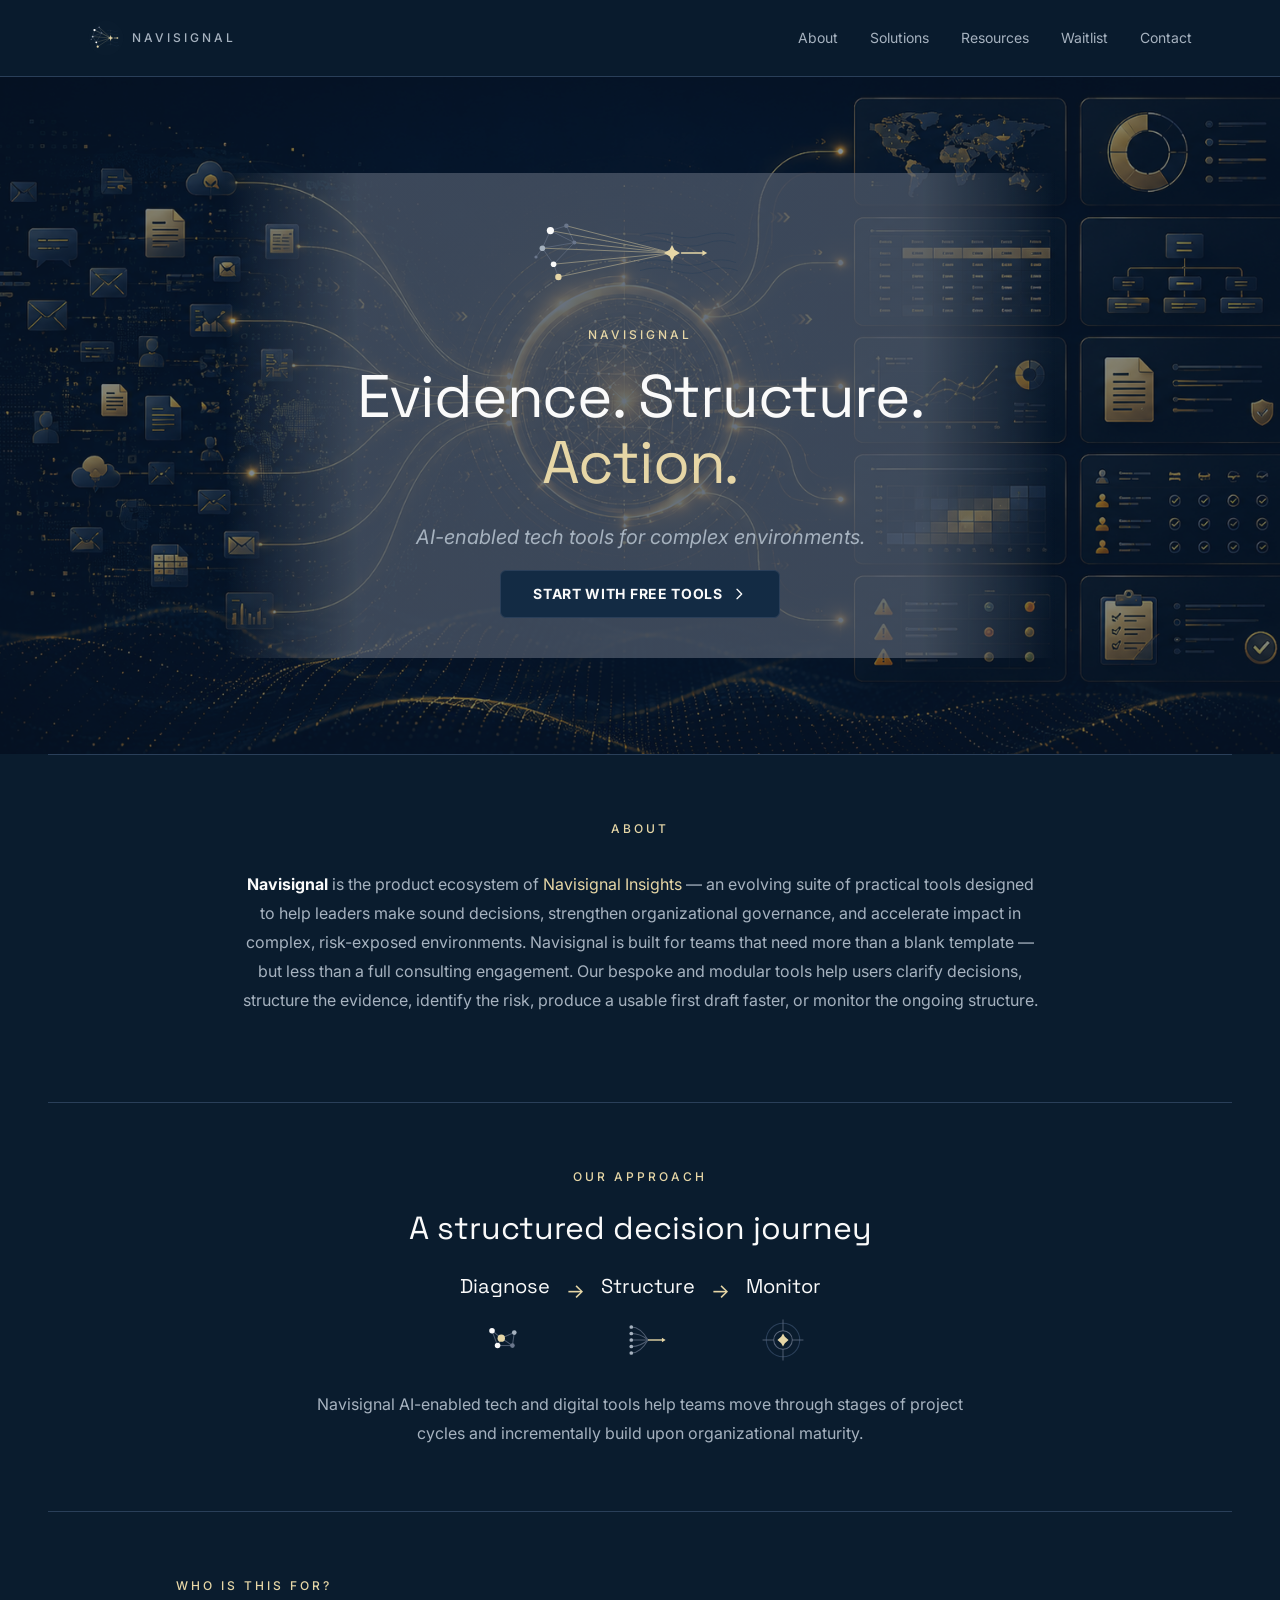
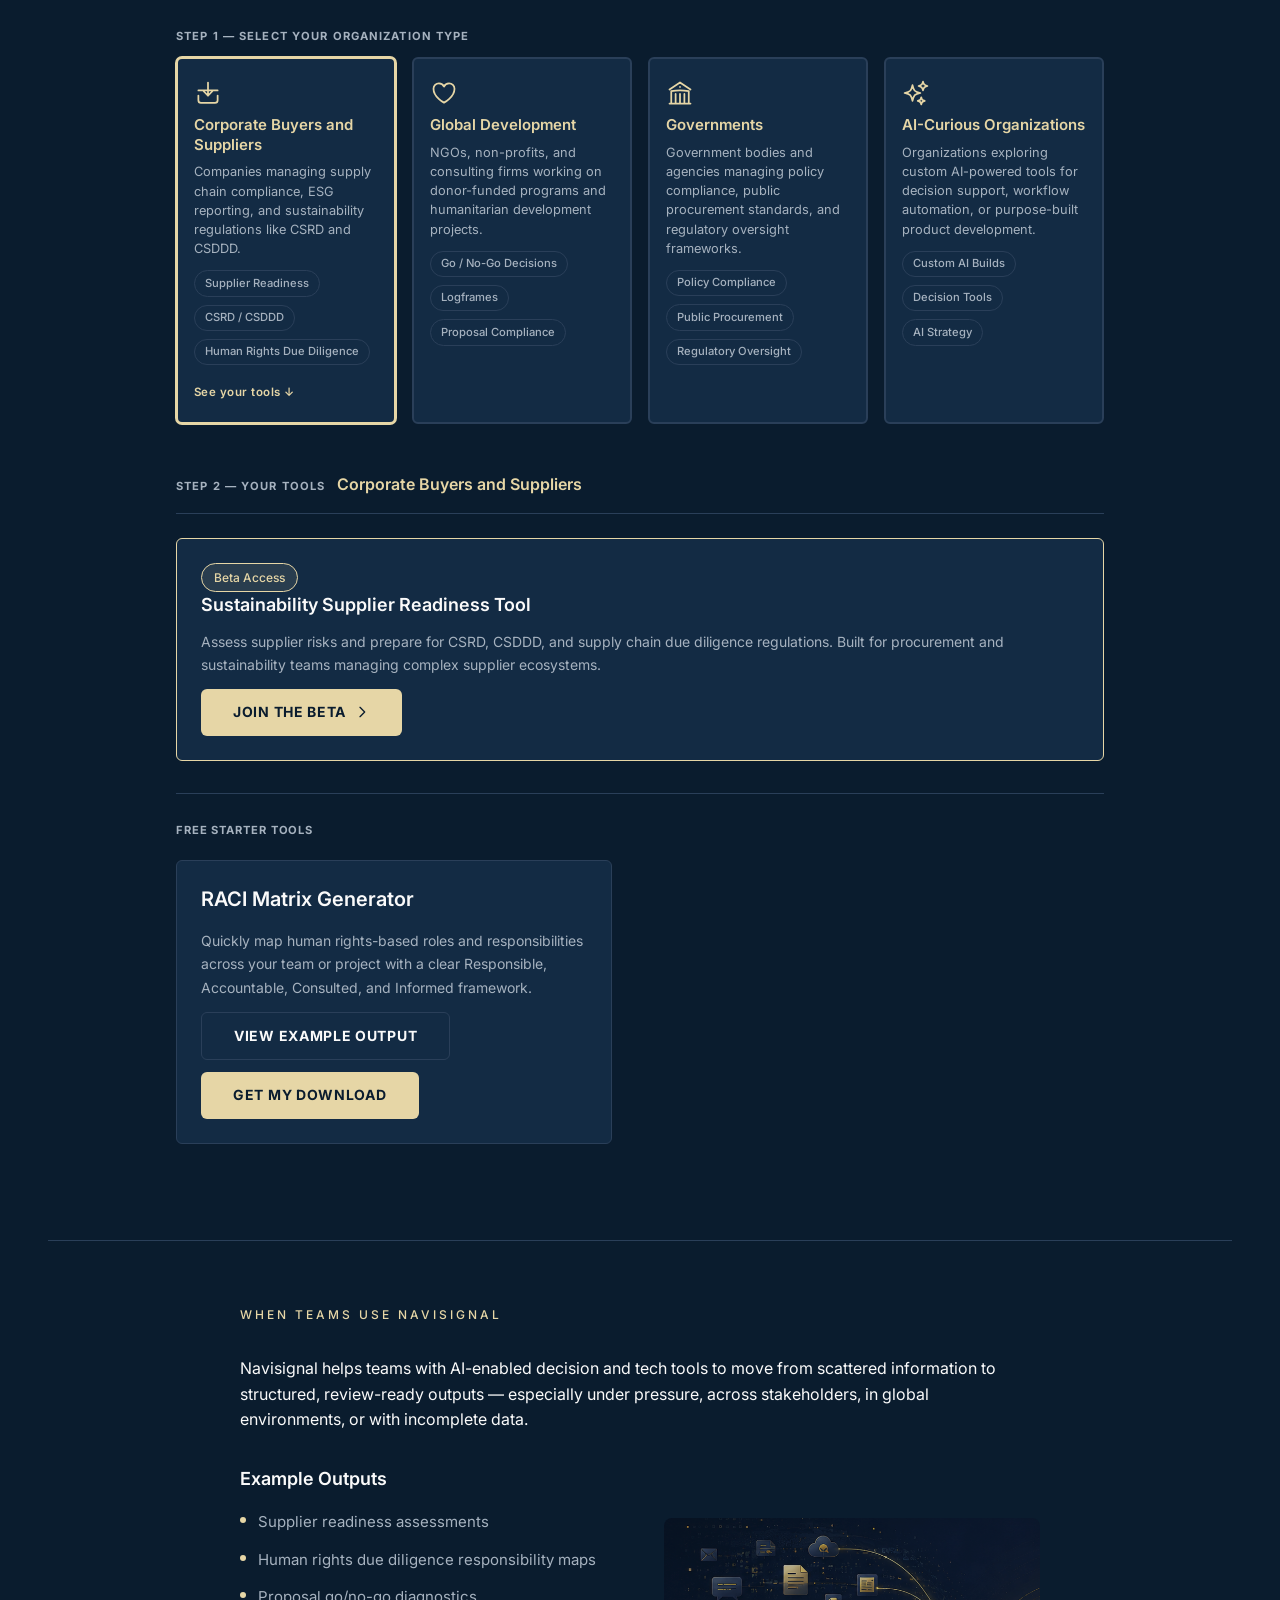
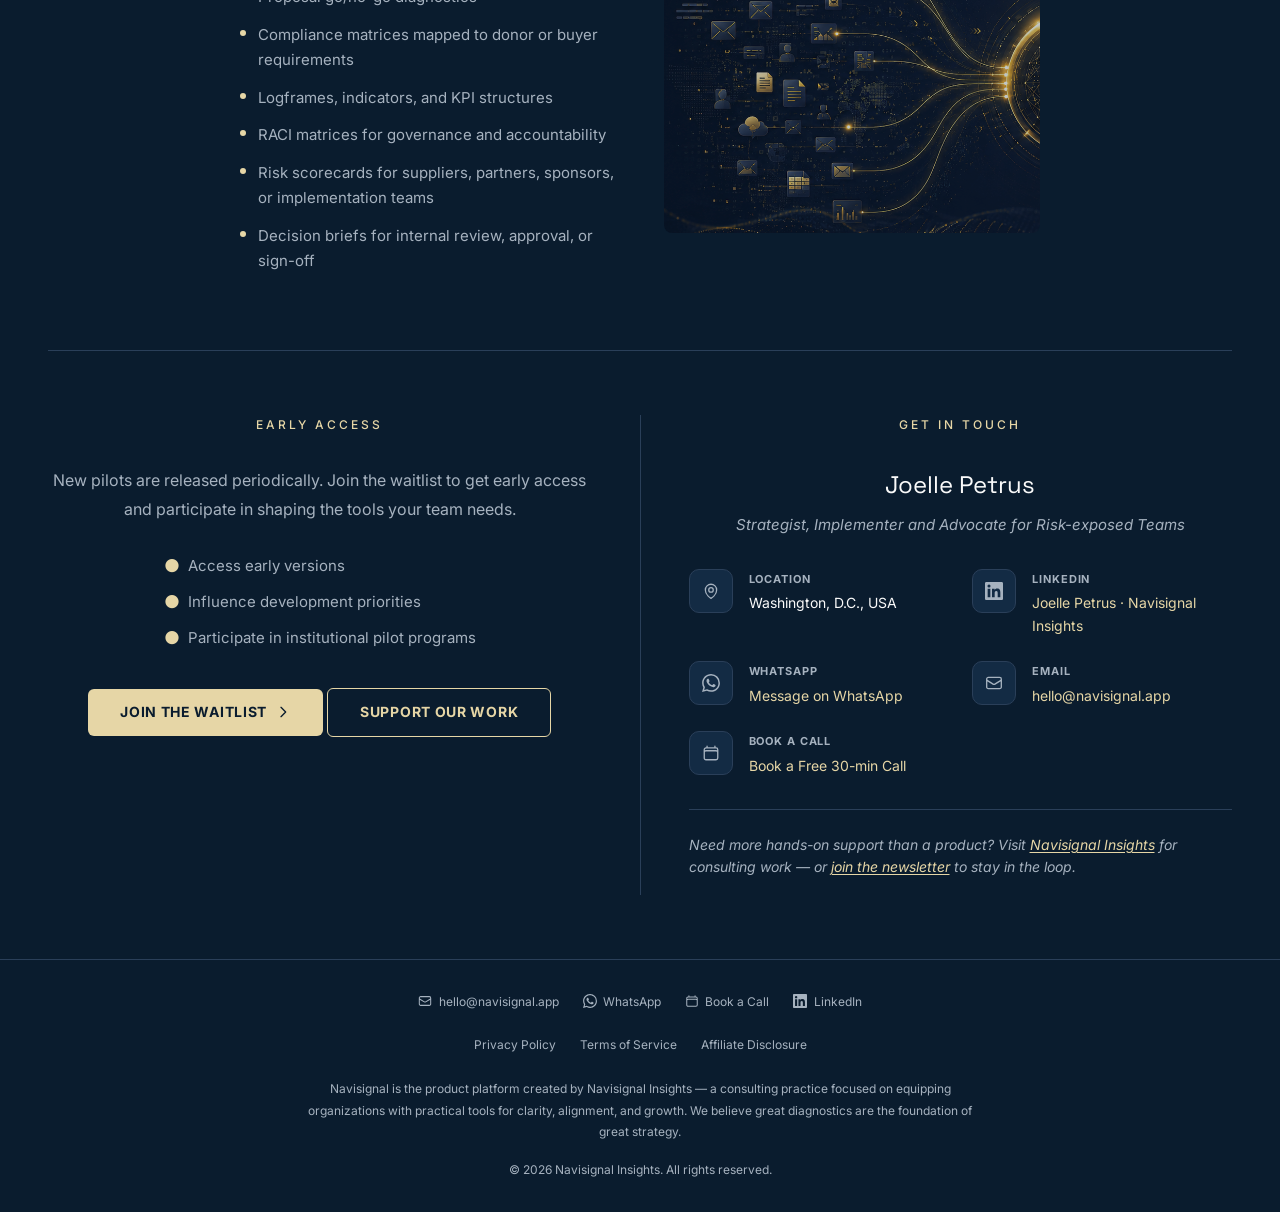
==== commit 814bbb5f: "Increase logo icon size 28px → 36px (+30%) across all pages https://claude.ai/code/session_01YL9As43" ====
--- a/index.html
+++ b/index.html
@@ -86,8 +86,8 @@
 }
 
 .logo-icon {
-  width: 28px;
-  height: 28px;
+  width: 36px;
+  height: 36px;
 }
 
 .nav-links {
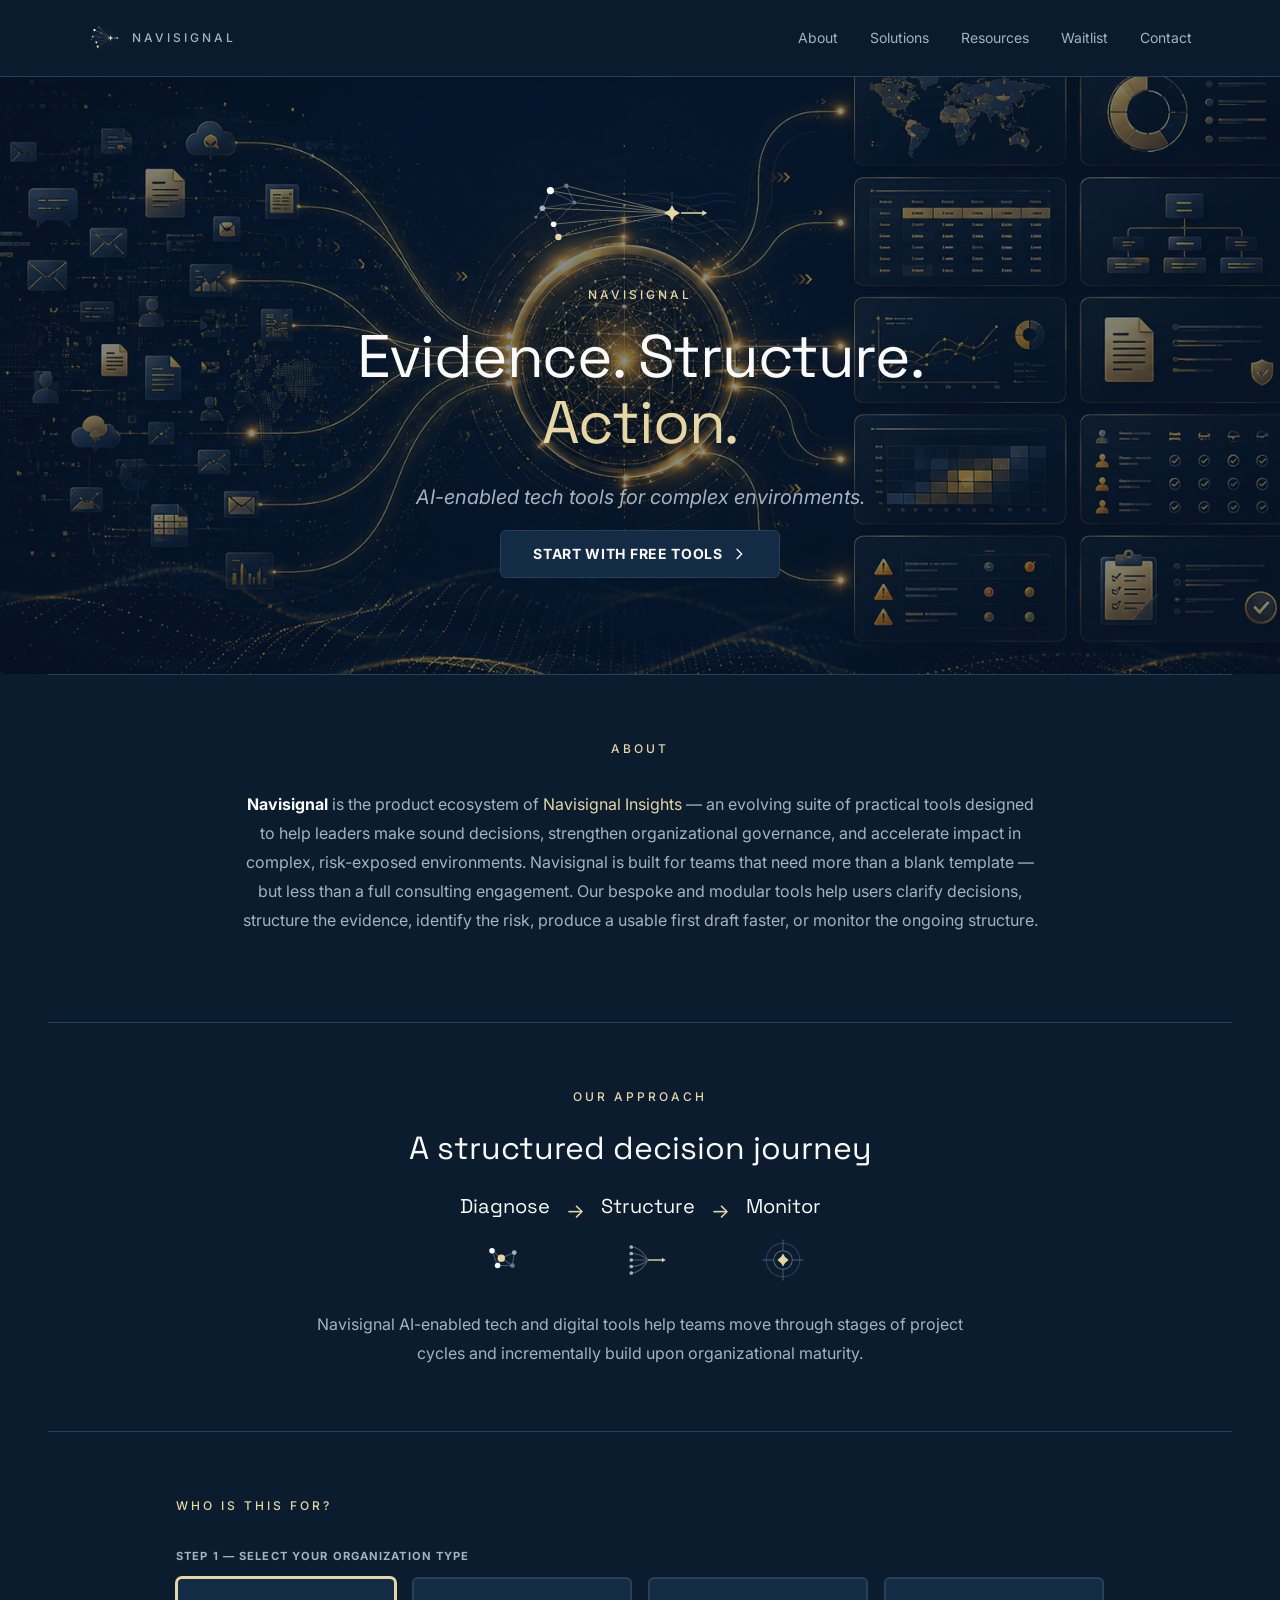
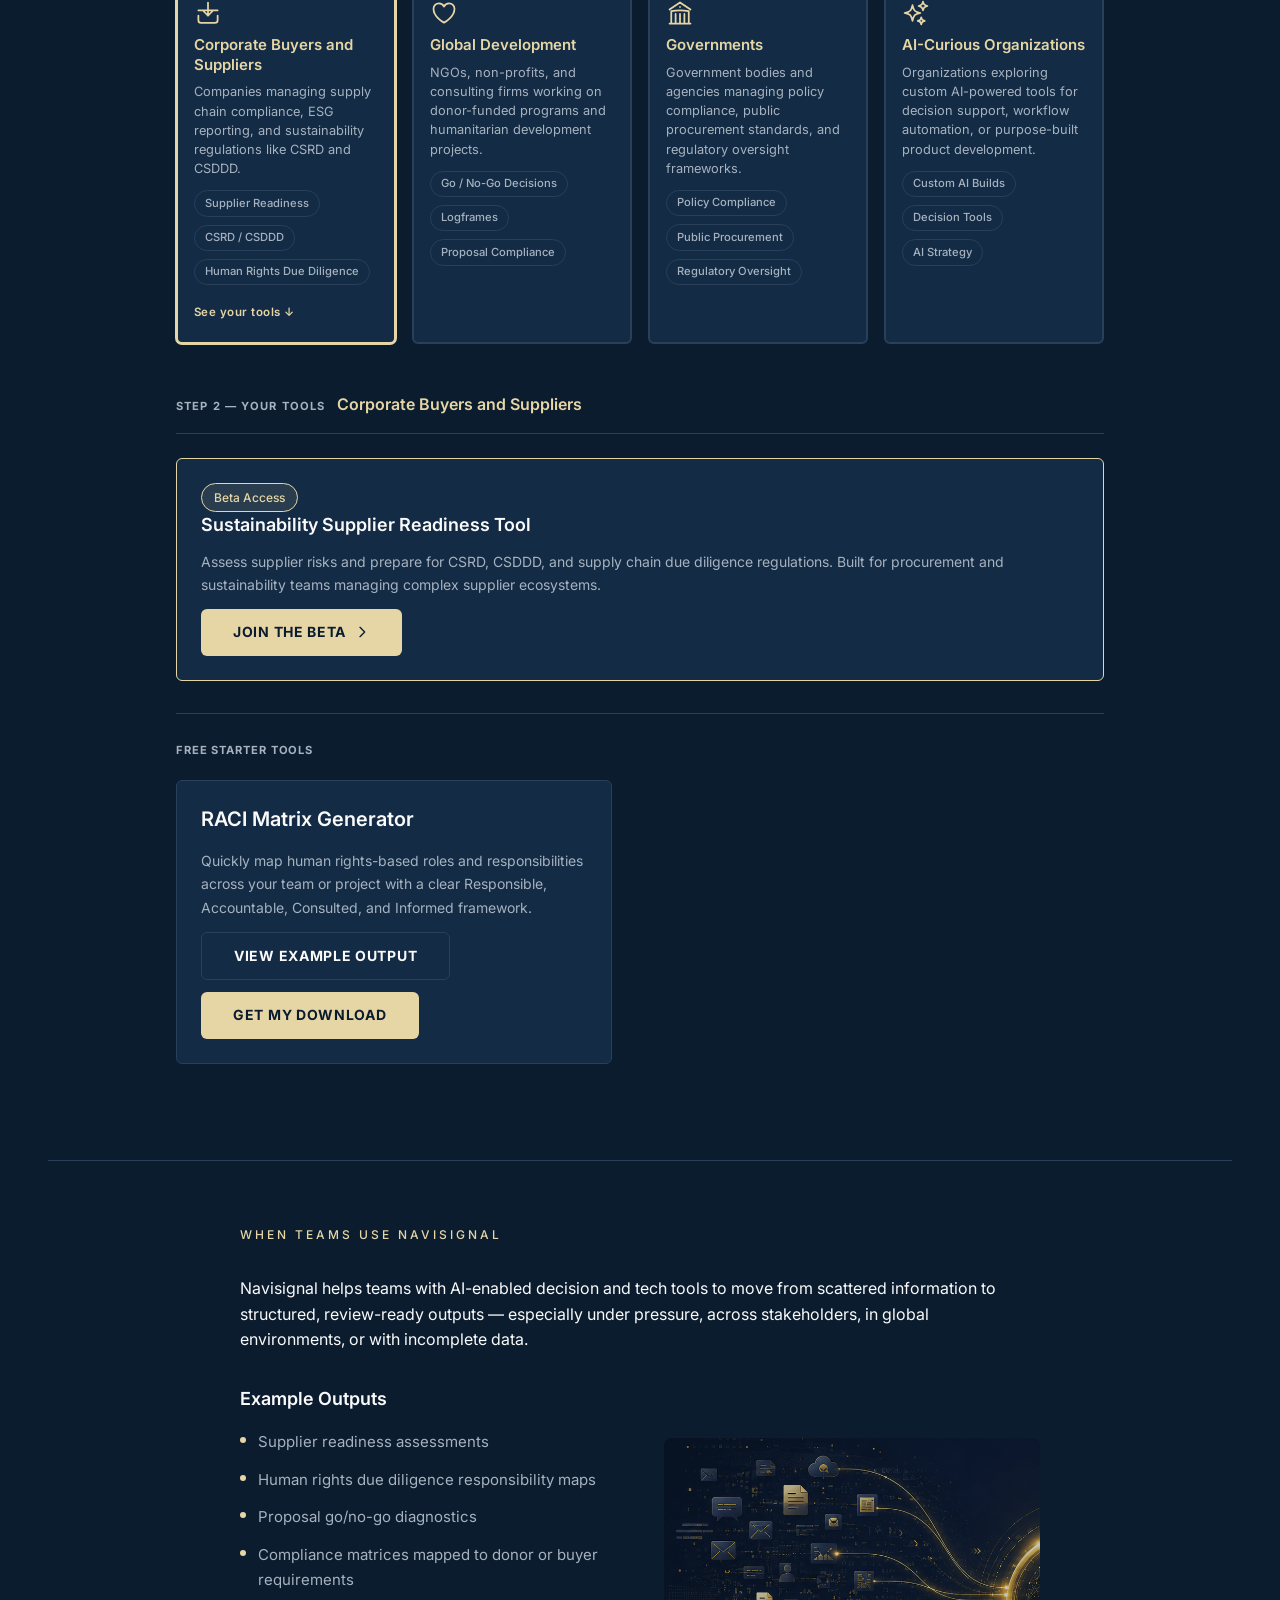
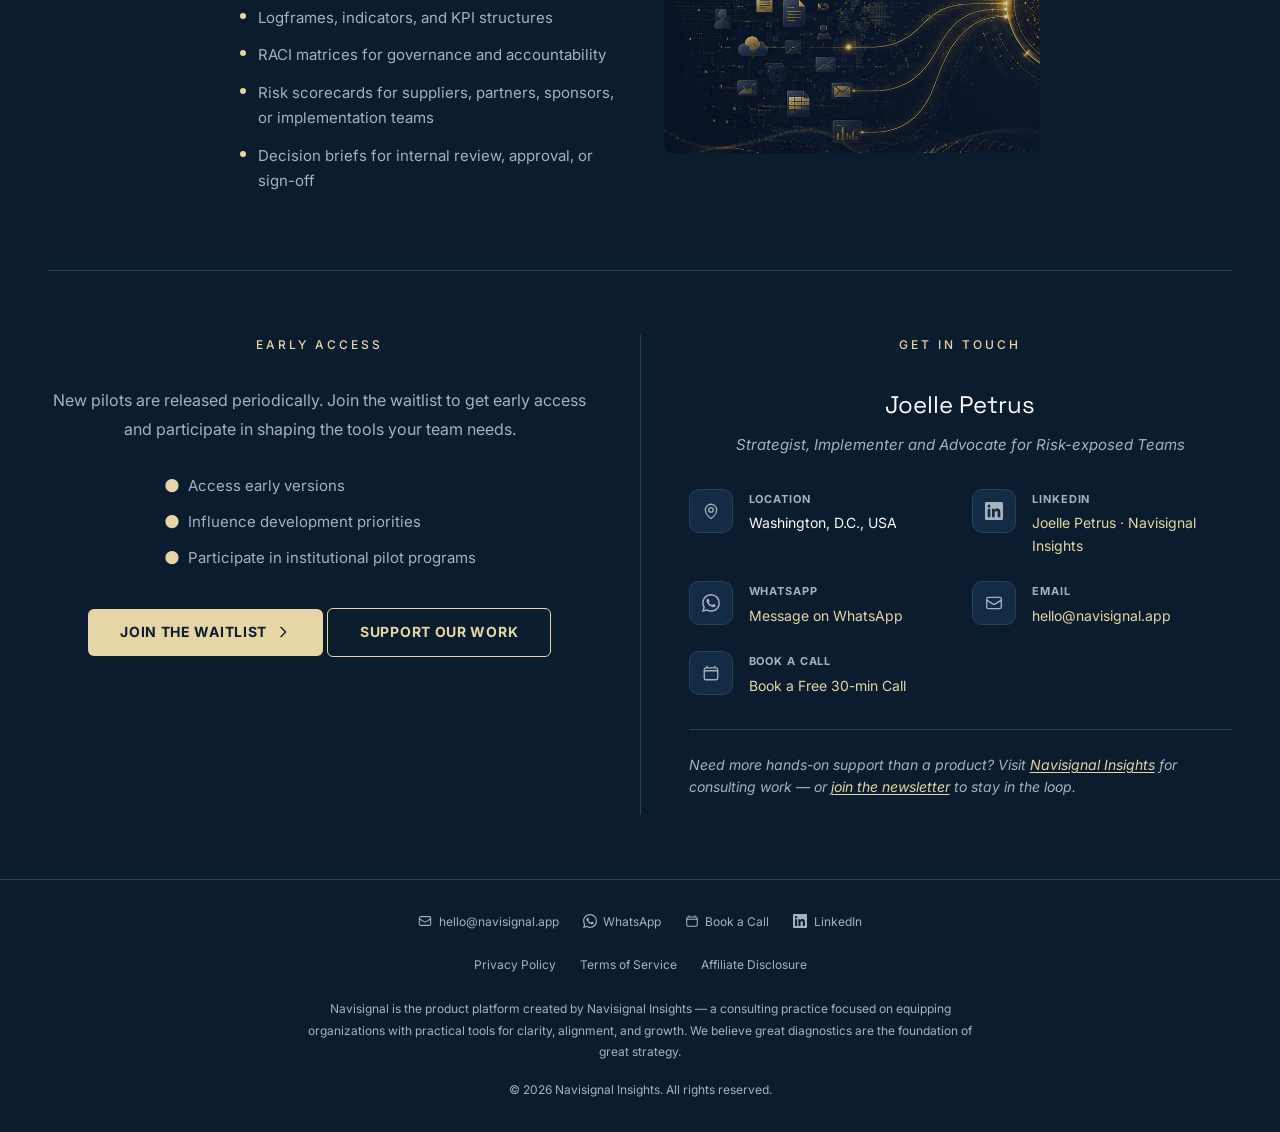
==== commit 36d3b2f6: "Merge branch 'main' into claude/wonderful-brown-LRopR" ====
--- a/index.html
+++ b/index.html
@@ -257,21 +257,6 @@
 }
 
 .hero > * {
-  position: relative;
-  z-index: 1;
-}
-
-.hero-text-panel {
-  max-width: 52rem;
-  margin: 0 auto;
-  padding: 2.5rem 1.5rem;
-  background: linear-gradient(
-    to right,
-    transparent 0%,
-    rgba(90, 100, 115, 0.65) 16%,
-    rgba(90, 100, 115, 0.65) 84%,
-    transparent 100%
-  );
   position: relative;
   z-index: 1;
 }
@@ -1384,7 +1369,6 @@
 
   <!-- Hero -->
   <section class="hero">
-    <div class="hero-text-panel">
     <div class="hero-compass">
       <svg xmlns="http://www.w3.org/2000/svg" viewBox="0 0 280 100" width="224" height="80">
         <!-- Topographic wavy lines (right, background) -->
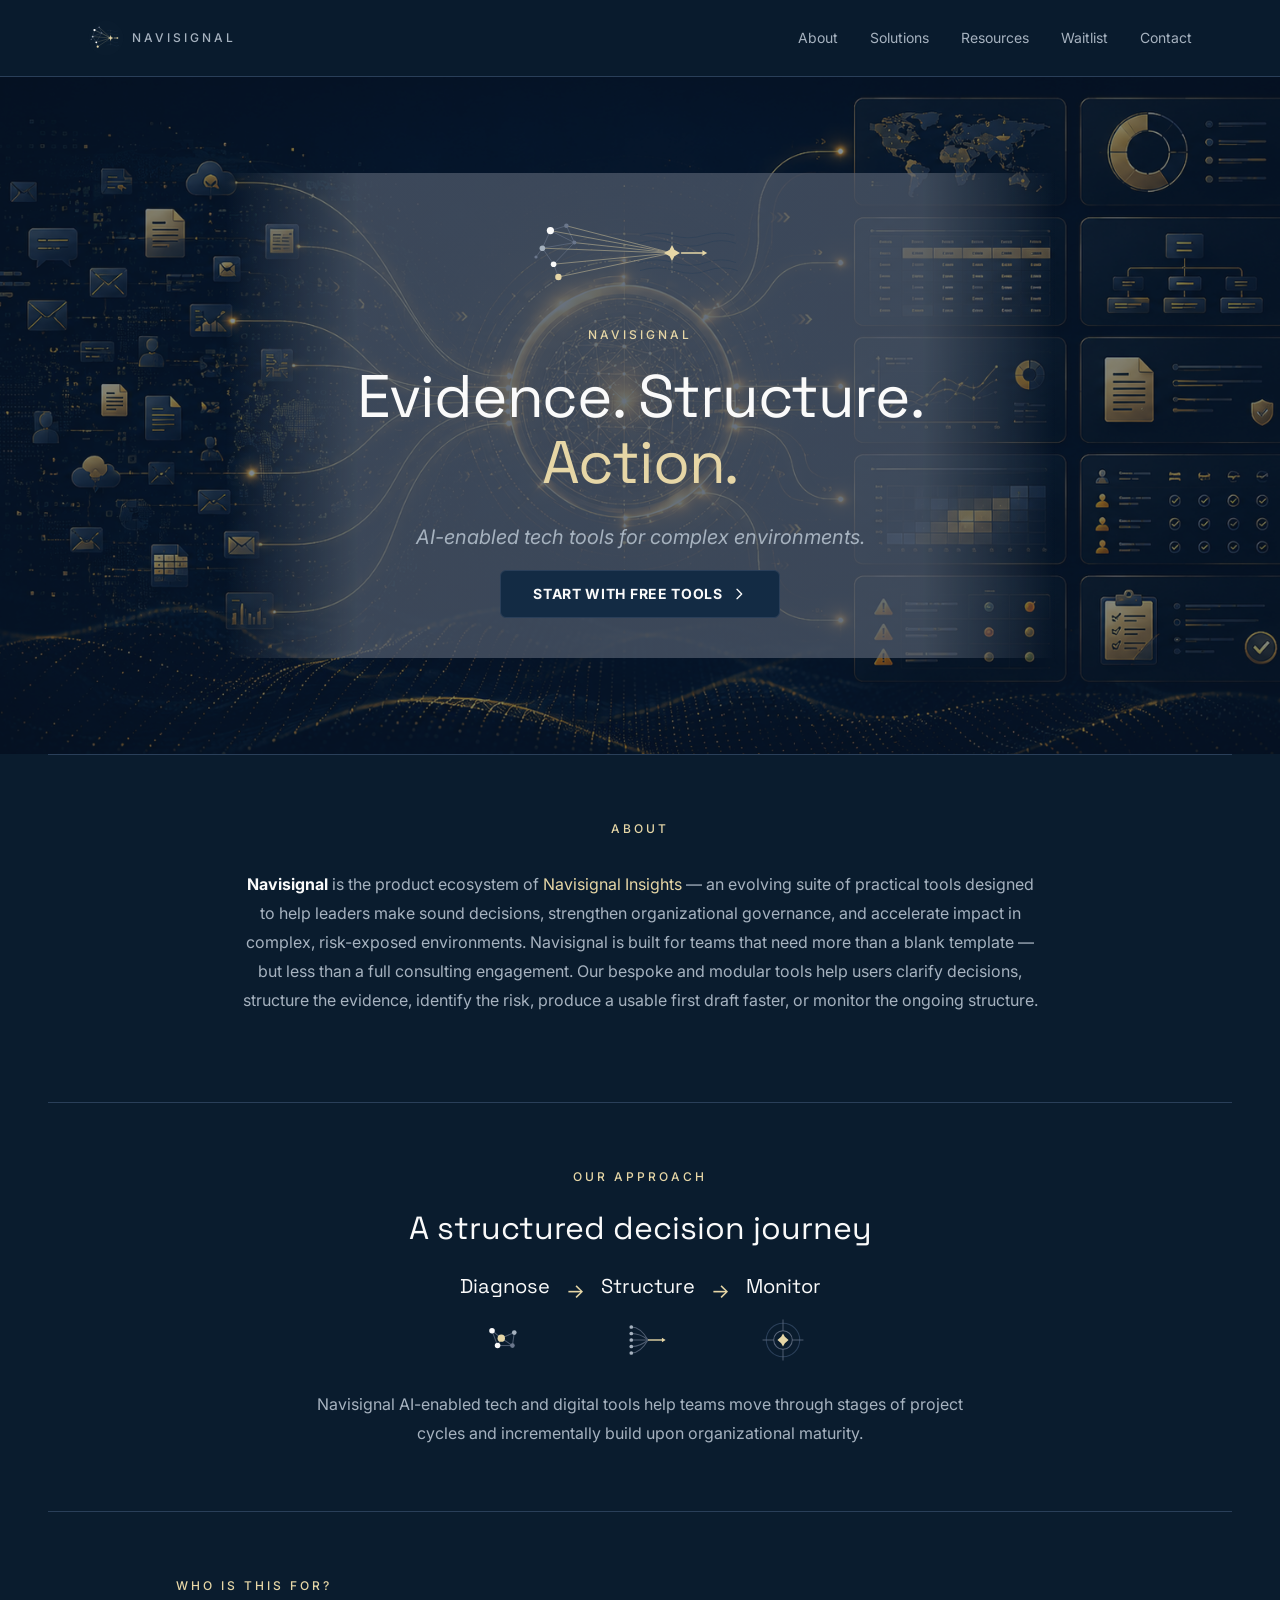
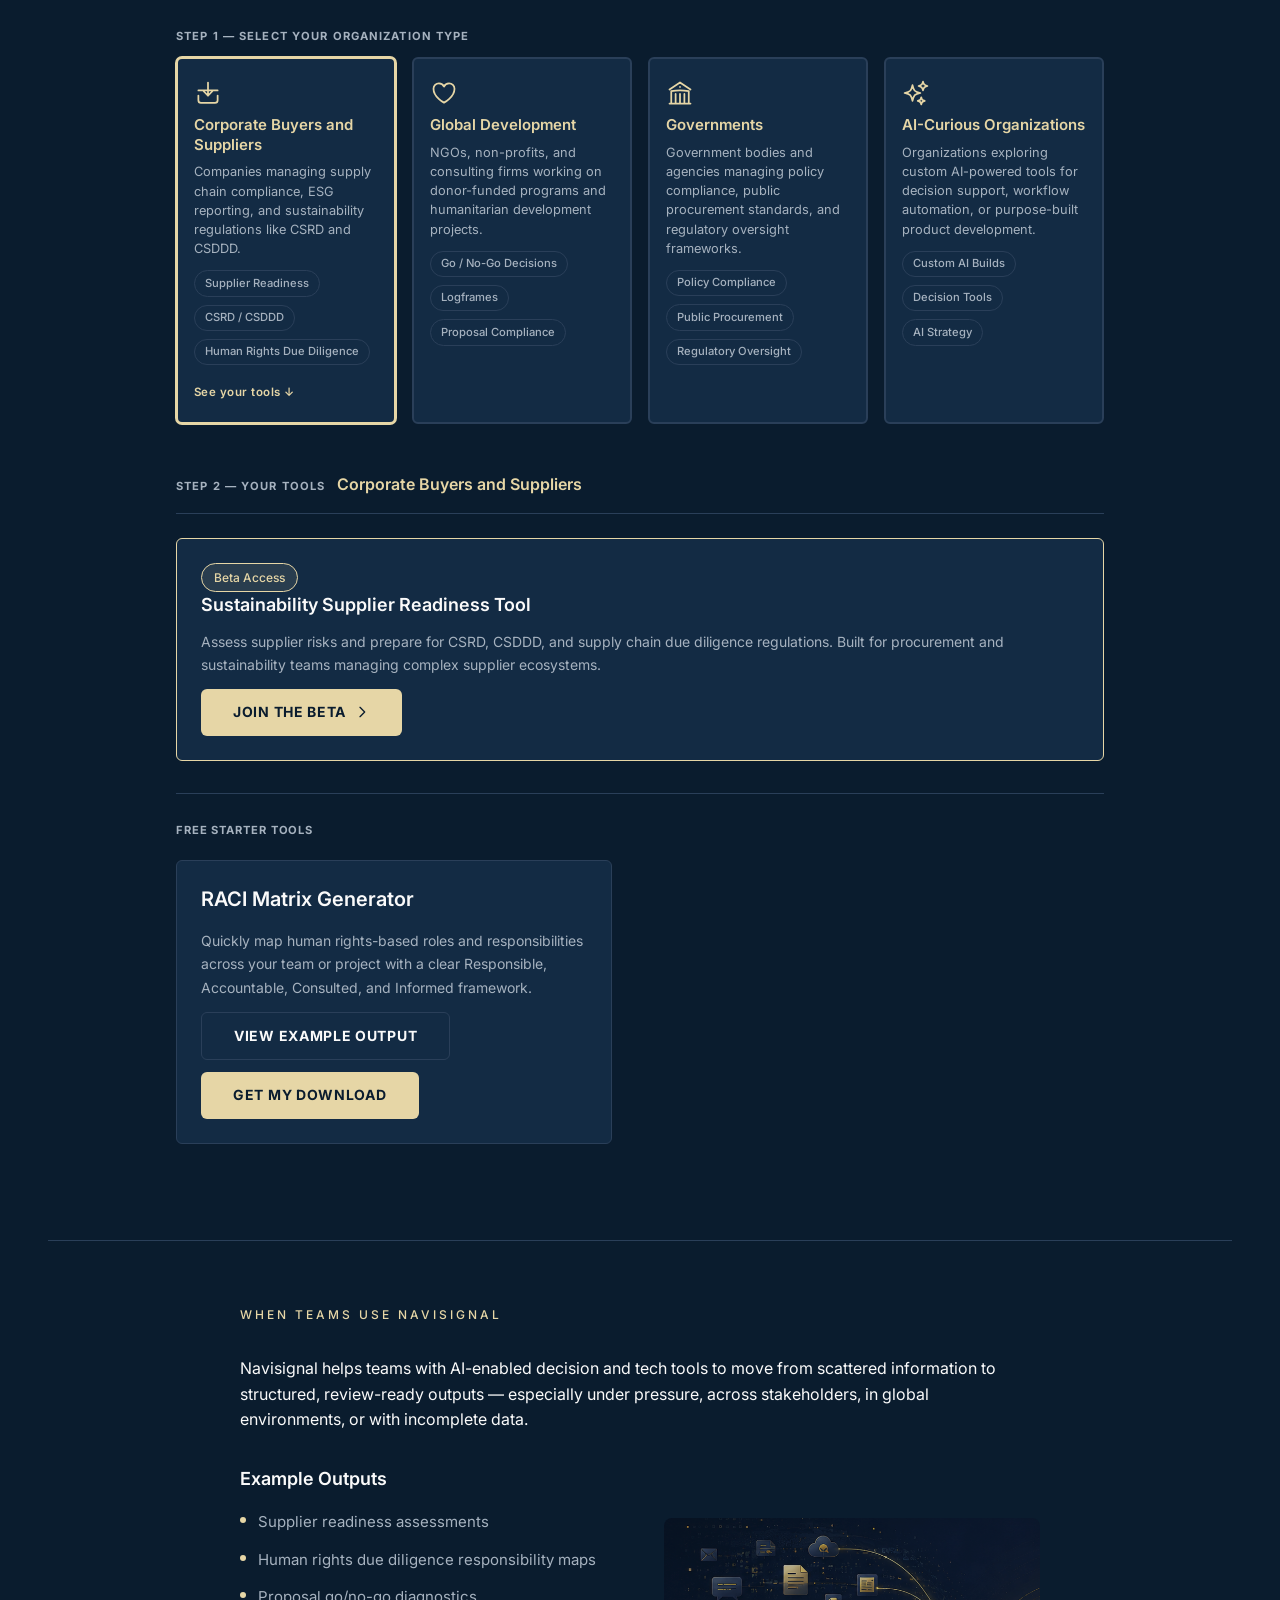
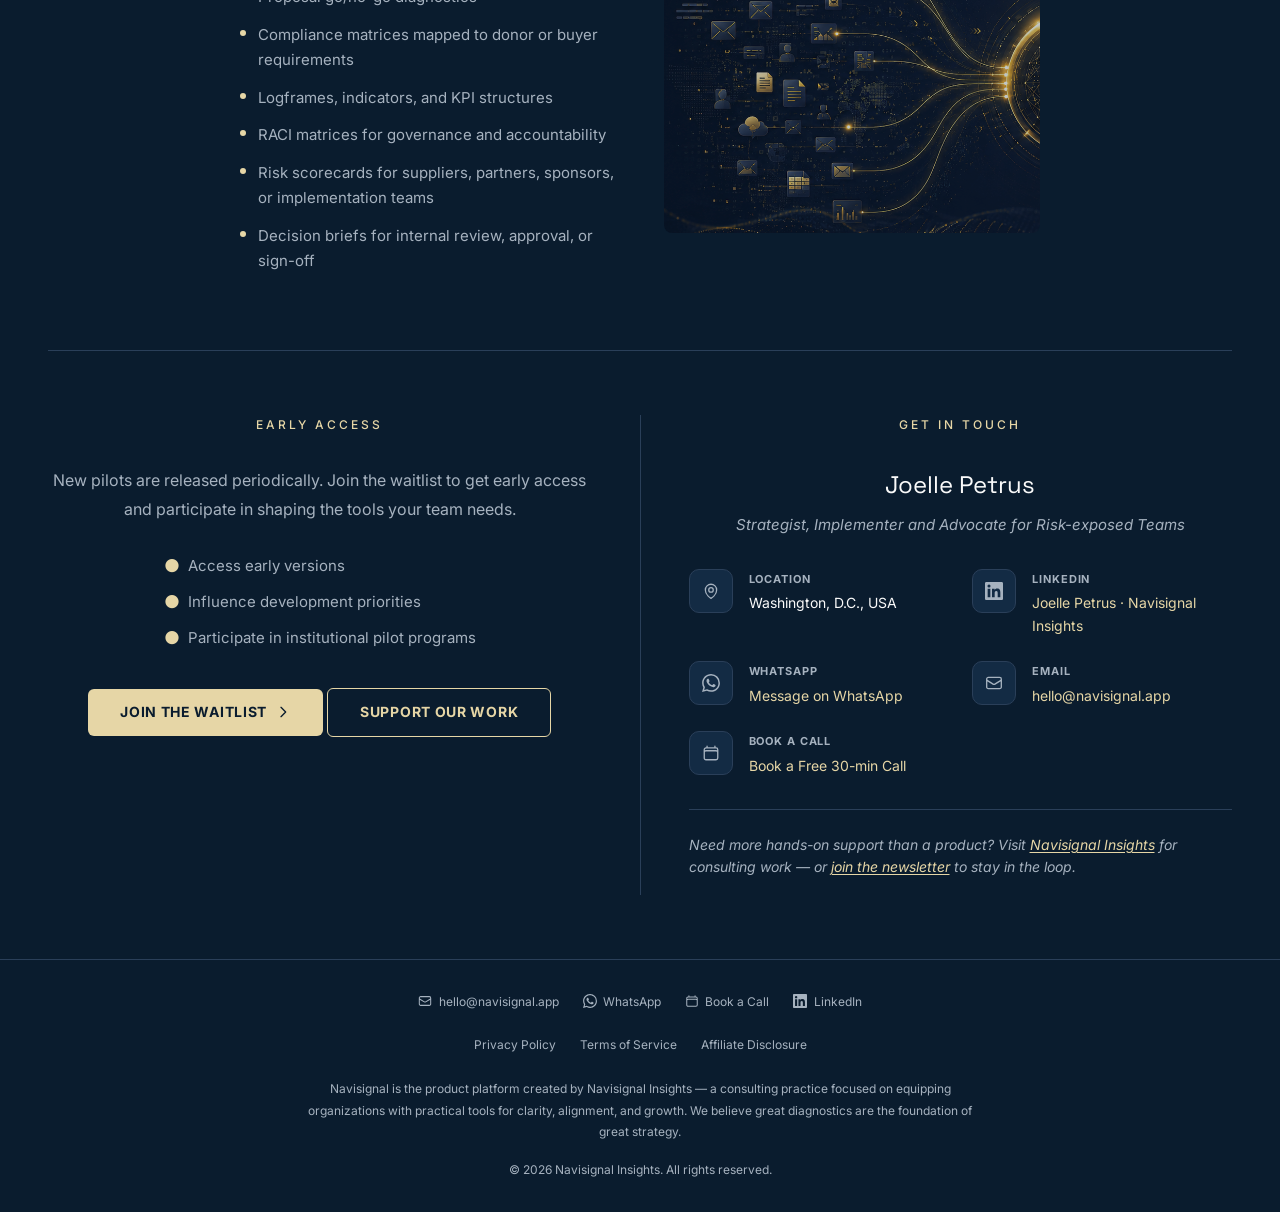
==== commit 3520fb8e: "Restore grey hero text panel (again) + keep 36px logo icon https://claude.ai/code/session_01YL9As431" ====
--- a/index.html
+++ b/index.html
@@ -257,6 +257,21 @@
 }
 
 .hero > * {
+  position: relative;
+  z-index: 1;
+}
+
+.hero-text-panel {
+  max-width: 52rem;
+  margin: 0 auto;
+  padding: 2.5rem 1.5rem;
+  background: linear-gradient(
+    to right,
+    transparent 0%,
+    rgba(90, 100, 115, 0.65) 16%,
+    rgba(90, 100, 115, 0.65) 84%,
+    transparent 100%
+  );
   position: relative;
   z-index: 1;
 }
@@ -1369,6 +1384,7 @@
 
   <!-- Hero -->
   <section class="hero">
+    <div class="hero-text-panel">
     <div class="hero-compass">
       <svg xmlns="http://www.w3.org/2000/svg" viewBox="0 0 280 100" width="224" height="80">
         <!-- Topographic wavy lines (right, background) -->
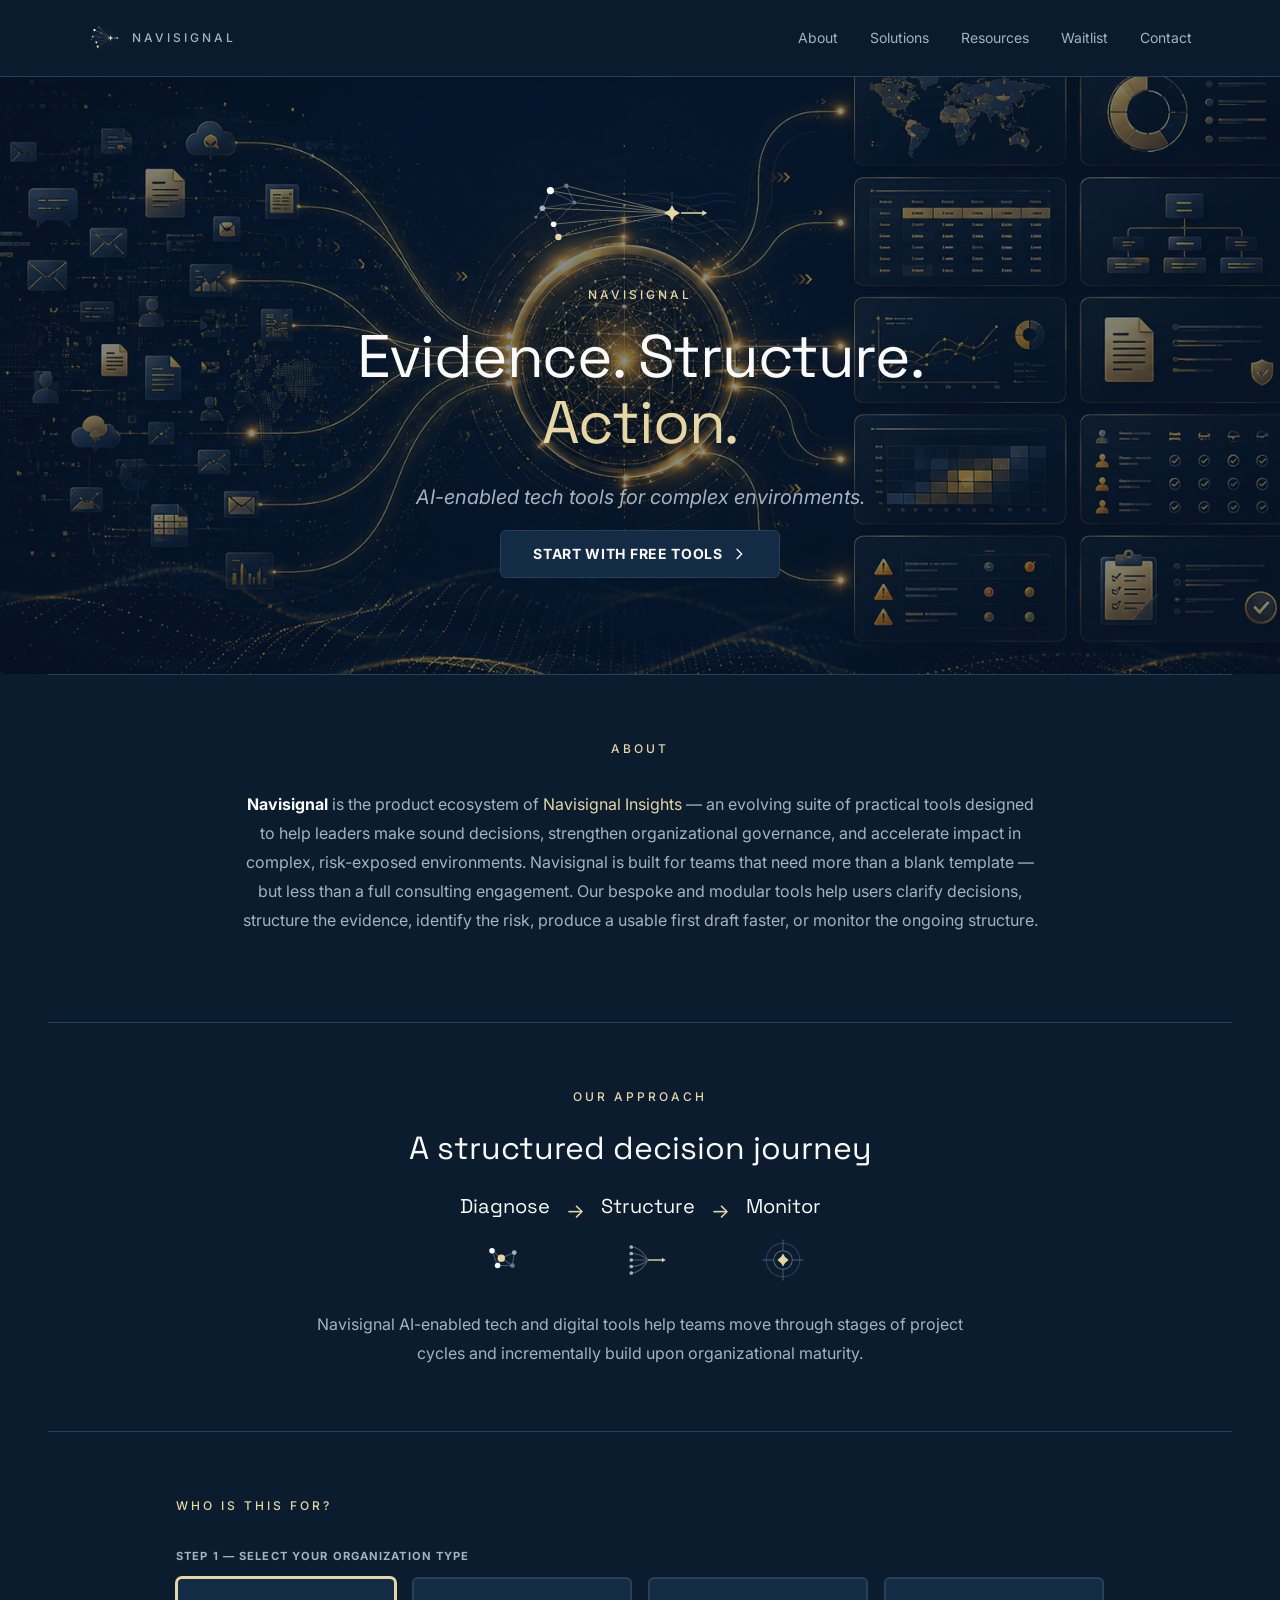
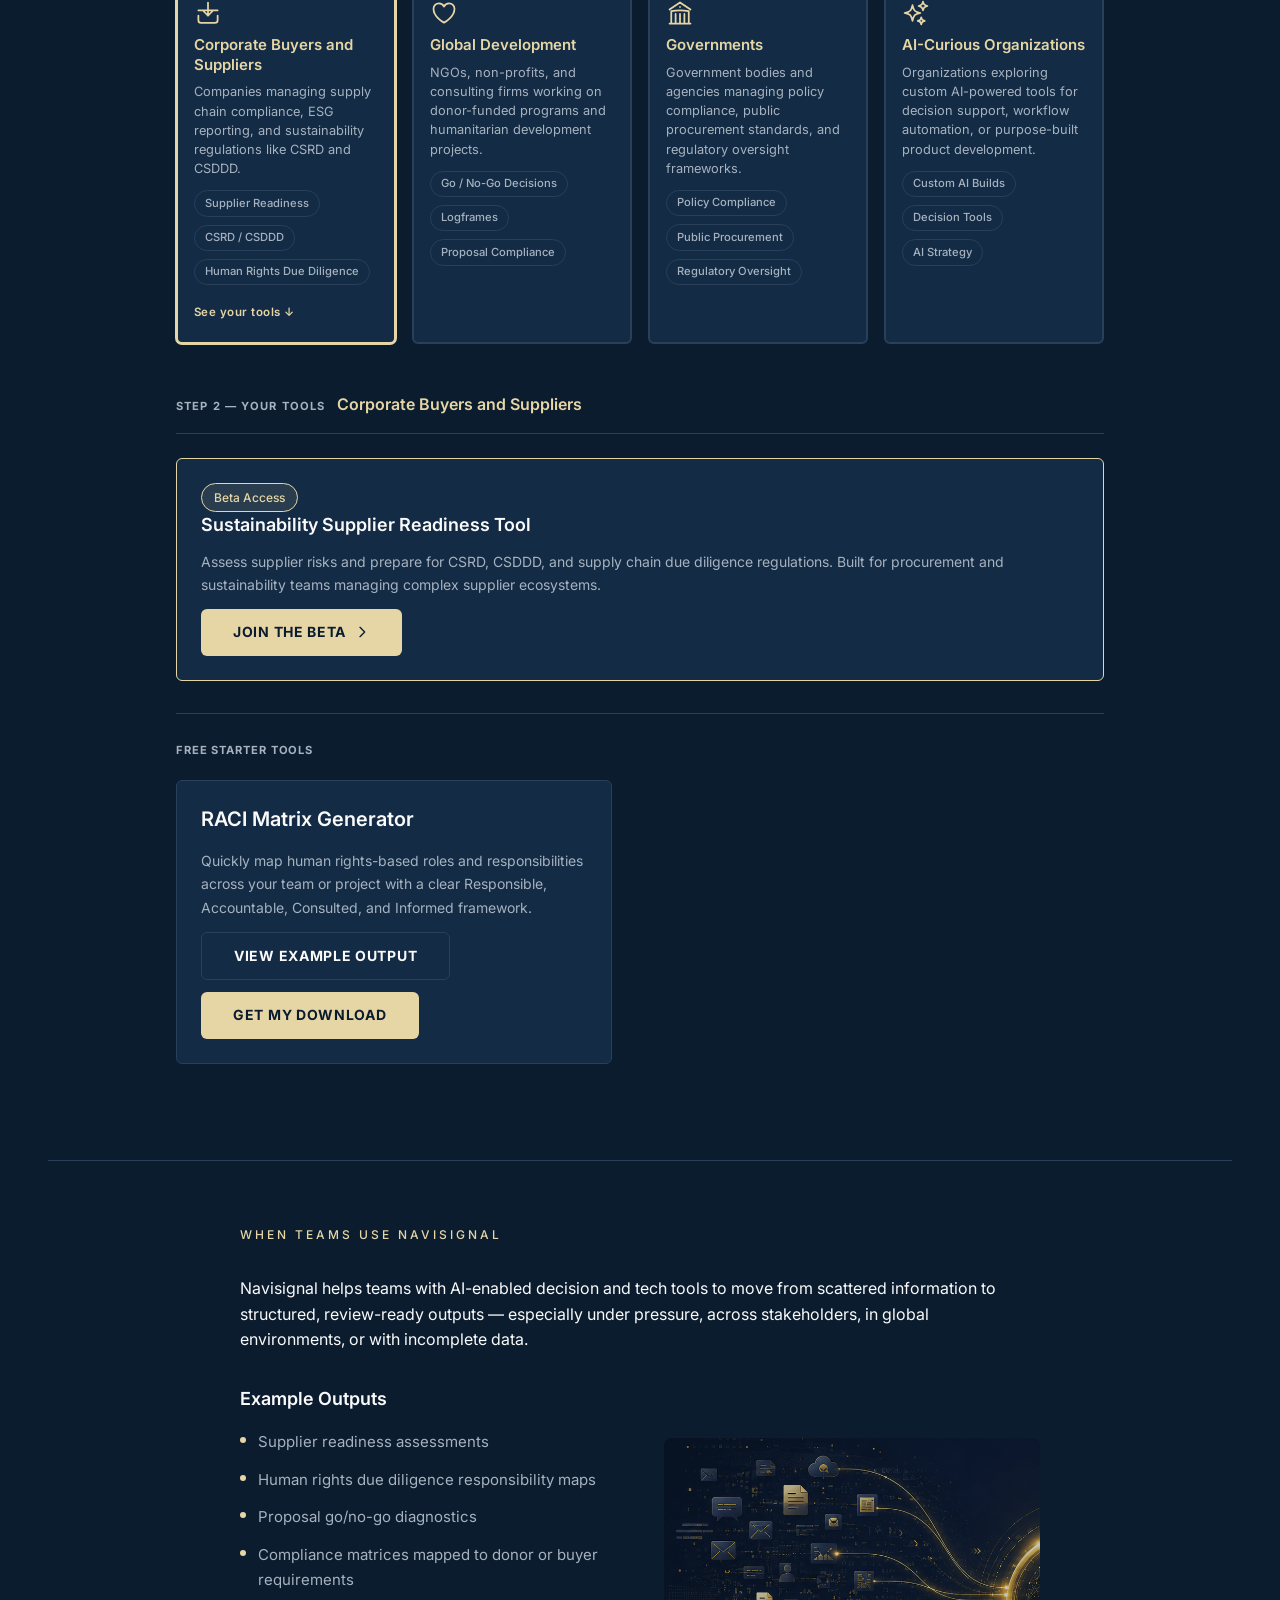
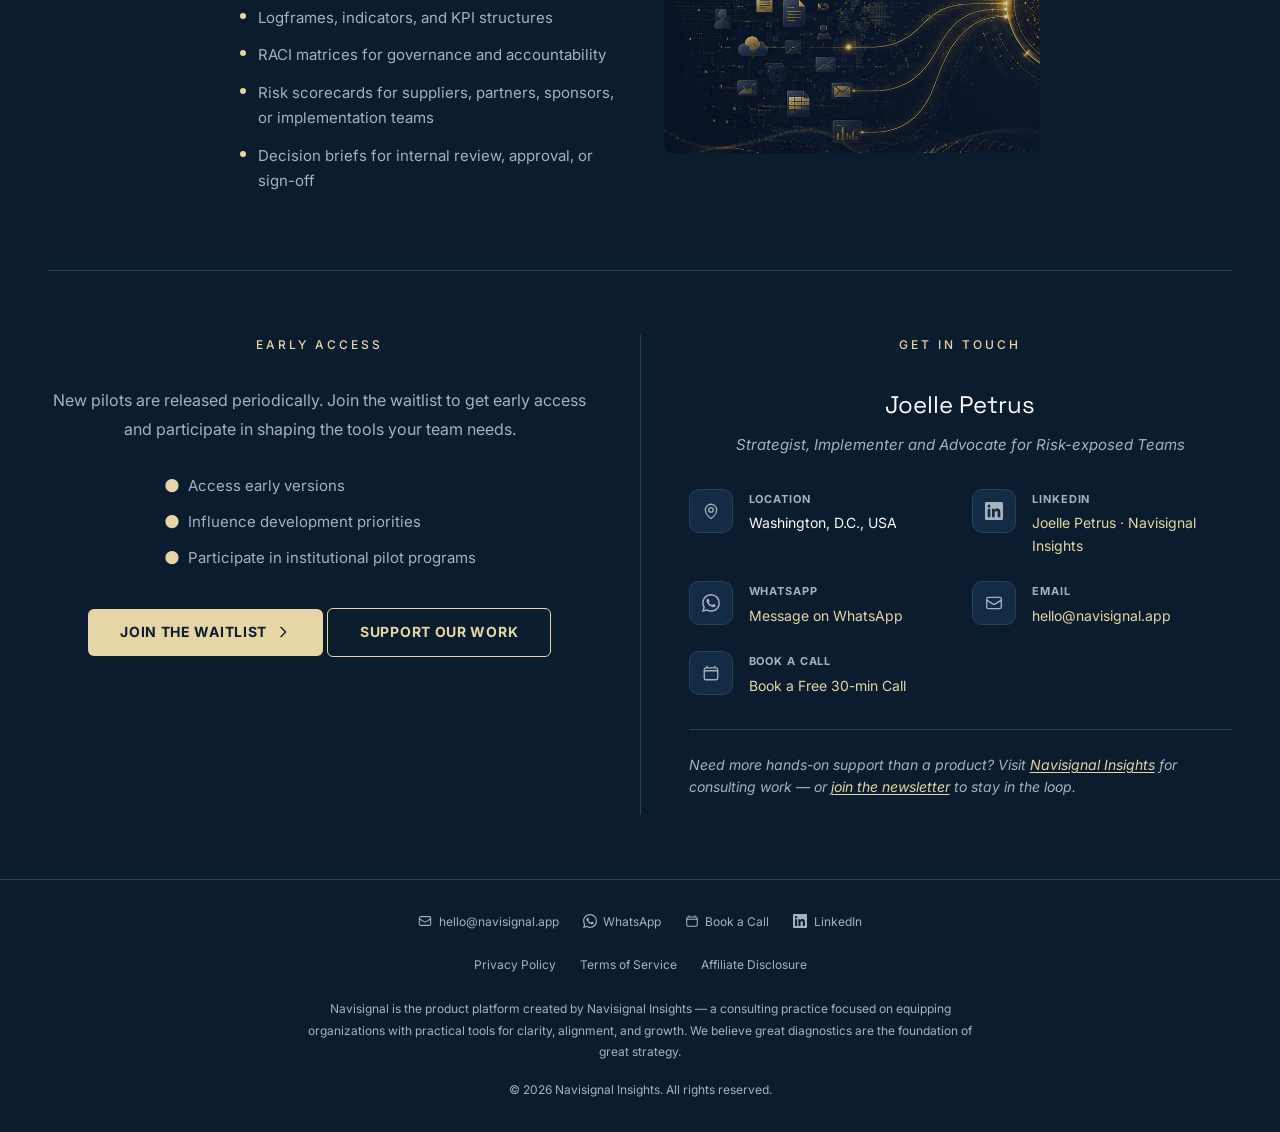
==== commit 05f7b4cf: "Claude/wonderful brown l rop r (#57) * Add structured README for navisignal.app  Covers site purpose" ====
--- a/index.html
+++ b/index.html
@@ -5,7 +5,22 @@
   <meta name="viewport" content="width=device-width, initial-scale=1.0" />
   <title>Navisignal — Evidence. Structure. Action.</title>
   <meta name="description" content="Structured decision tools for complex environments. Navisignal is the product ecosystem of Navisignal Insights." />
+  <link rel="canonical" href="https://navisignal.app/" />
   <link rel="icon" type="image/svg+xml" href="favicon.svg" />
+
+  <!-- Open Graph -->
+  <meta property="og:type" content="website" />
+  <meta property="og:url" content="https://navisignal.app/" />
+  <meta property="og:title" content="Navisignal — Evidence. Structure. Action." />
+  <meta property="og:description" content="AI-enabled decision and tech tools for complex environments. Built for corporate, humanitarian, government, and AI-curious teams." />
+  <meta property="og:image" content="https://navisignal.app/assets/More%20Complex%20navisignal.app%20background.png" />
+  <meta property="og:site_name" content="Navisignal" />
+
+  <!-- Twitter Card -->
+  <meta name="twitter:card" content="summary_large_image" />
+  <meta name="twitter:title" content="Navisignal — Evidence. Structure. Action." />
+  <meta name="twitter:description" content="AI-enabled decision and tech tools for complex environments. Built for corporate, humanitarian, government, and AI-curious teams." />
+  <meta name="twitter:image" content="https://navisignal.app/assets/More%20Complex%20navisignal.app%20background.png" />
   <link rel="preconnect" href="https://fonts.googleapis.com" />
   <link rel="preconnect" href="https://fonts.gstatic.com" crossorigin />
   <link href="https://fonts.googleapis.com/css2?family=Space+Grotesk:wght@400;500;600;700&family=Inter:ital,wght@0,400;0,500;0,700;1,400&display=swap" rel="stylesheet" />
@@ -257,21 +272,6 @@
 }
 
 .hero > * {
-  position: relative;
-  z-index: 1;
-}
-
-.hero-text-panel {
-  max-width: 52rem;
-  margin: 0 auto;
-  padding: 2.5rem 1.5rem;
-  background: linear-gradient(
-    to right,
-    transparent 0%,
-    rgba(90, 100, 115, 0.65) 16%,
-    rgba(90, 100, 115, 0.65) 84%,
-    transparent 100%
-  );
   position: relative;
   z-index: 1;
 }
@@ -1316,6 +1316,72 @@
   margin-bottom: 0.75rem;
   font-size: 0.8125rem;
   padding: 0.5rem 1.5rem;
+}
+
+/* === Mobile Responsive Fixes === */
+@media (max-width: 640px) {
+
+  /* Hero panel: solid background on narrow screens instead of fading gradient */
+  .hero-text-panel {
+    background: rgba(90, 100, 115, 0.65);
+    padding: 2rem 1.25rem;
+    border-radius: 0.25rem;
+  }
+
+  /* Scale down compass SVG on small screens */
+  .hero-compass svg {
+    width: 160px;
+    height: 57px;
+  }
+
+  /* Hero heading readable on phones */
+  .hero h1 {
+    font-size: 2rem;
+  }
+
+  /* Stack free tool card buttons on very small screens */
+  .free-tool-card-actions {
+    flex-direction: column;
+  }
+  .free-tool-card-actions .btn {
+    width: 100%;
+    justify-content: center;
+  }
+
+  /* Hide planet image on mobile — list gets full width */
+  .credibility-image {
+    display: none;
+  }
+
+  /* Flagship card buttons full-width */
+  .card--flagship .btn {
+    width: 100%;
+    justify-content: center;
+  }
+
+  /* Reduce section padding on mobile */
+  .section {
+    padding: 2.5rem 1.25rem;
+  }
+
+  /* Footer: stack links vertically on small screens */
+  .footer-links {
+    flex-direction: column;
+    align-items: center;
+    gap: 0.75rem;
+  }
+
+  /* Waitlist perks list readable */
+  .waitlist-perks li {
+    font-size: 0.875rem;
+  }
+}
+
+/* iOS safe area for sticky header */
+@supports (padding-top: env(safe-area-inset-top)) {
+  .site-header {
+    padding-top: env(safe-area-inset-top);
+  }
 }
 </style>
 
@@ -1384,7 +1450,6 @@
 
   <!-- Hero -->
   <section class="hero">
-    <div class="hero-text-panel">
     <div class="hero-compass">
       <svg xmlns="http://www.w3.org/2000/svg" viewBox="0 0 280 100" width="224" height="80">
         <!-- Topographic wavy lines (right, background) -->
@@ -1770,7 +1835,7 @@
         </ul>
       </div>
       <div class="credibility-image">
-        <img src="assets/One side of the planet.png" alt="" />
+        <img src="assets/One side of the planet.png" alt="Illustration of interconnected data flows and digital tools" />
       </div>
     </div>
   </section>
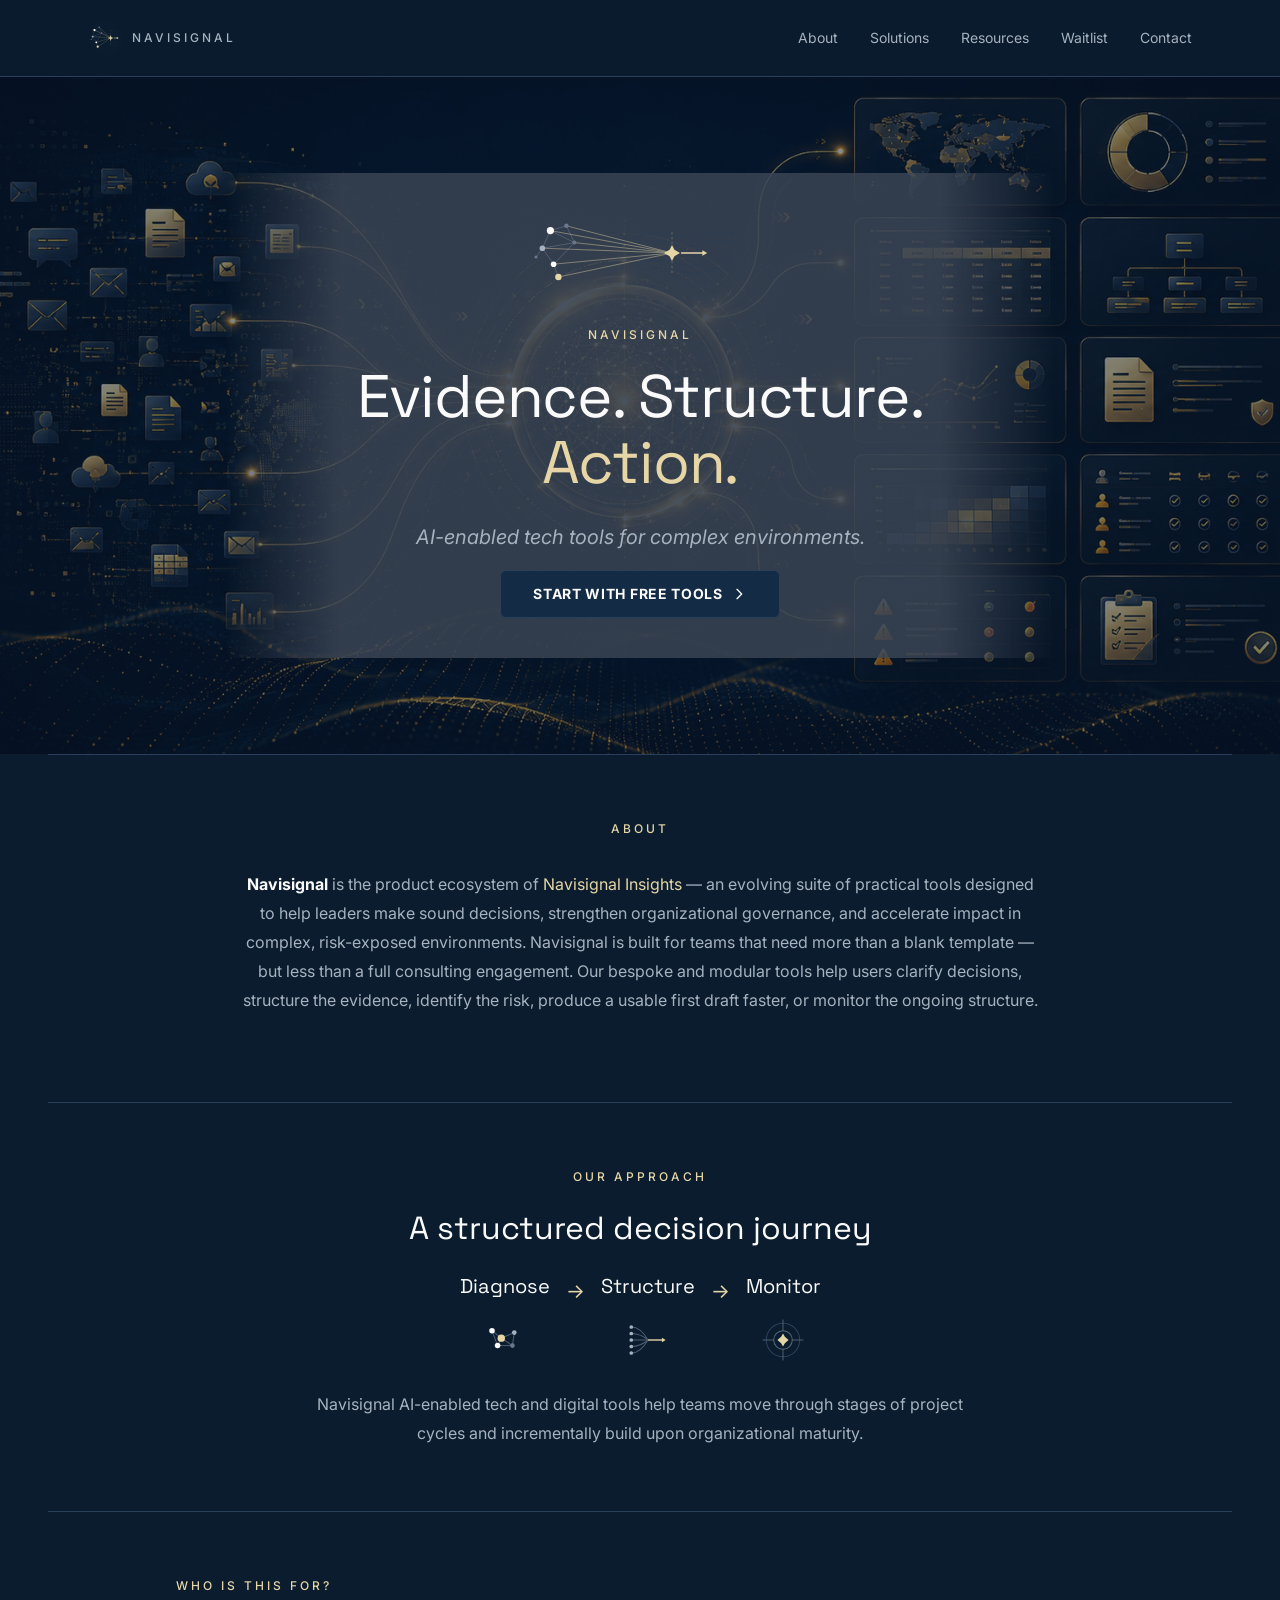
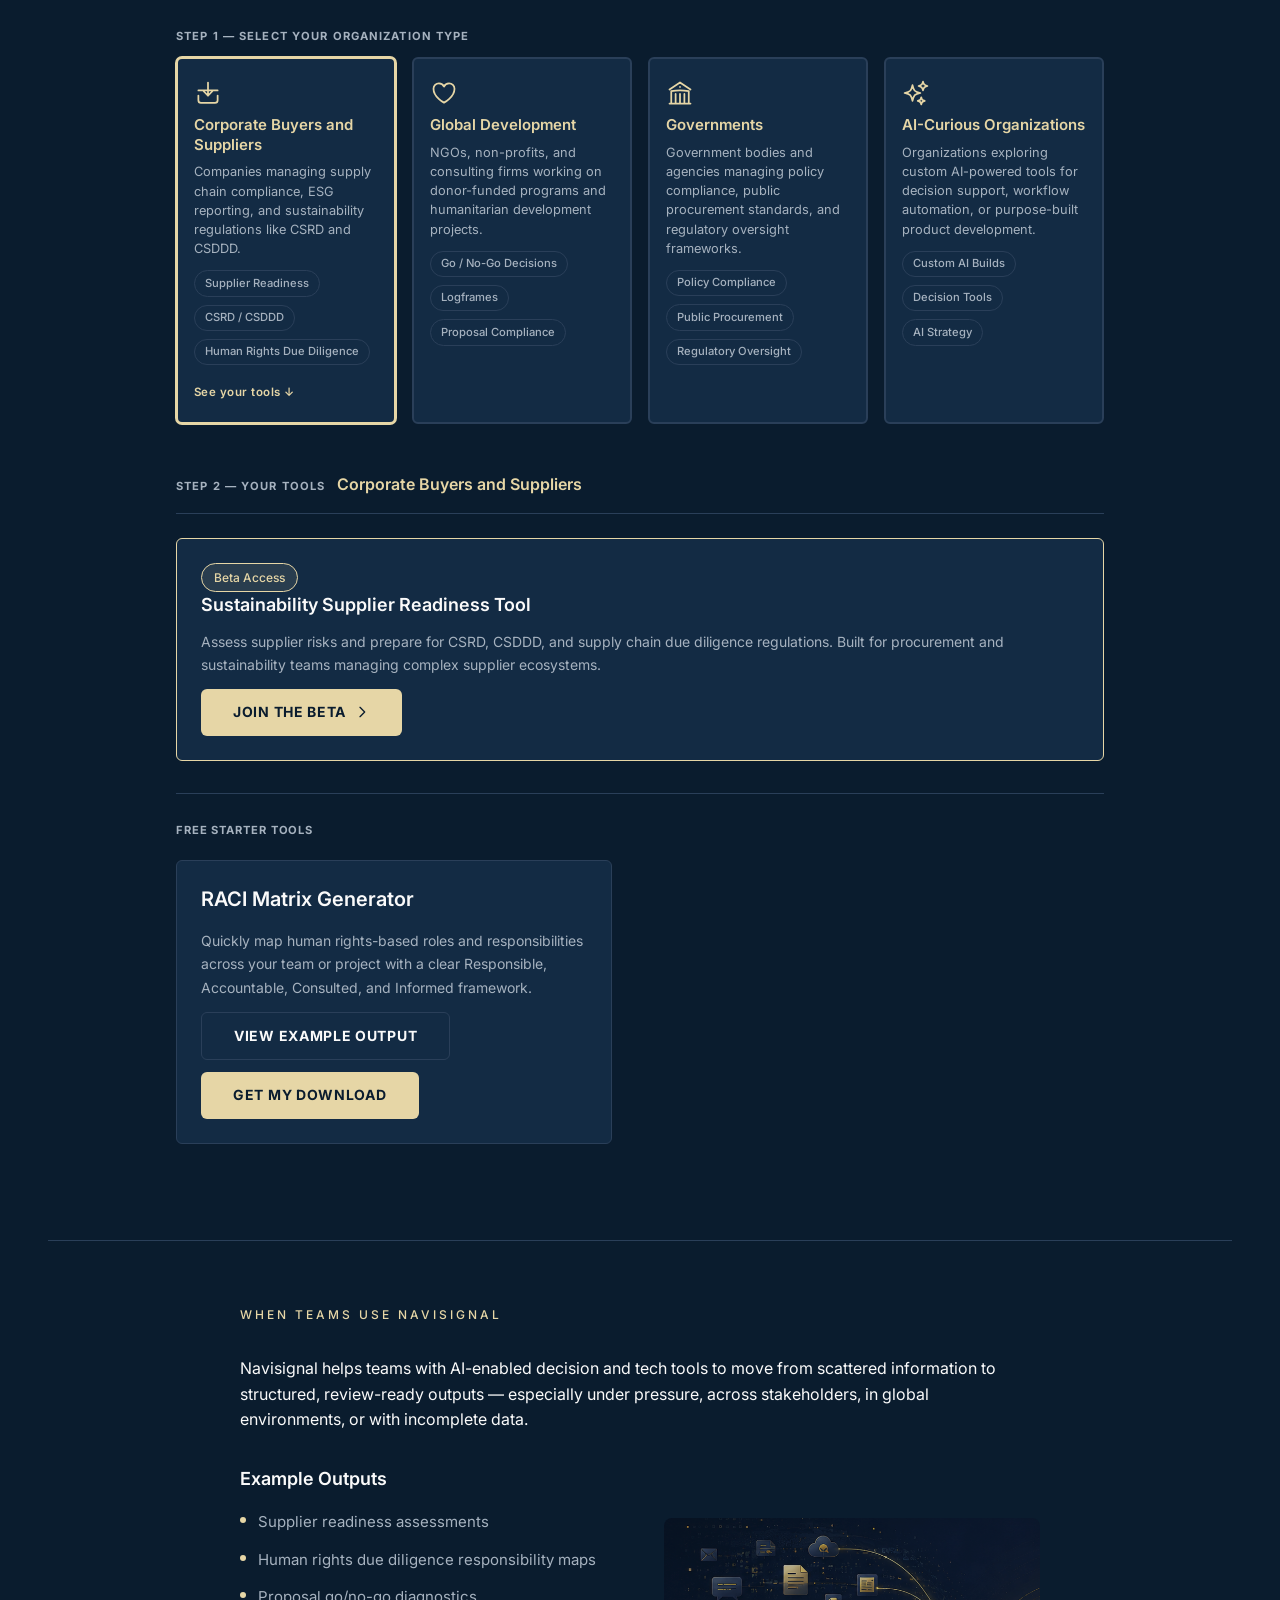
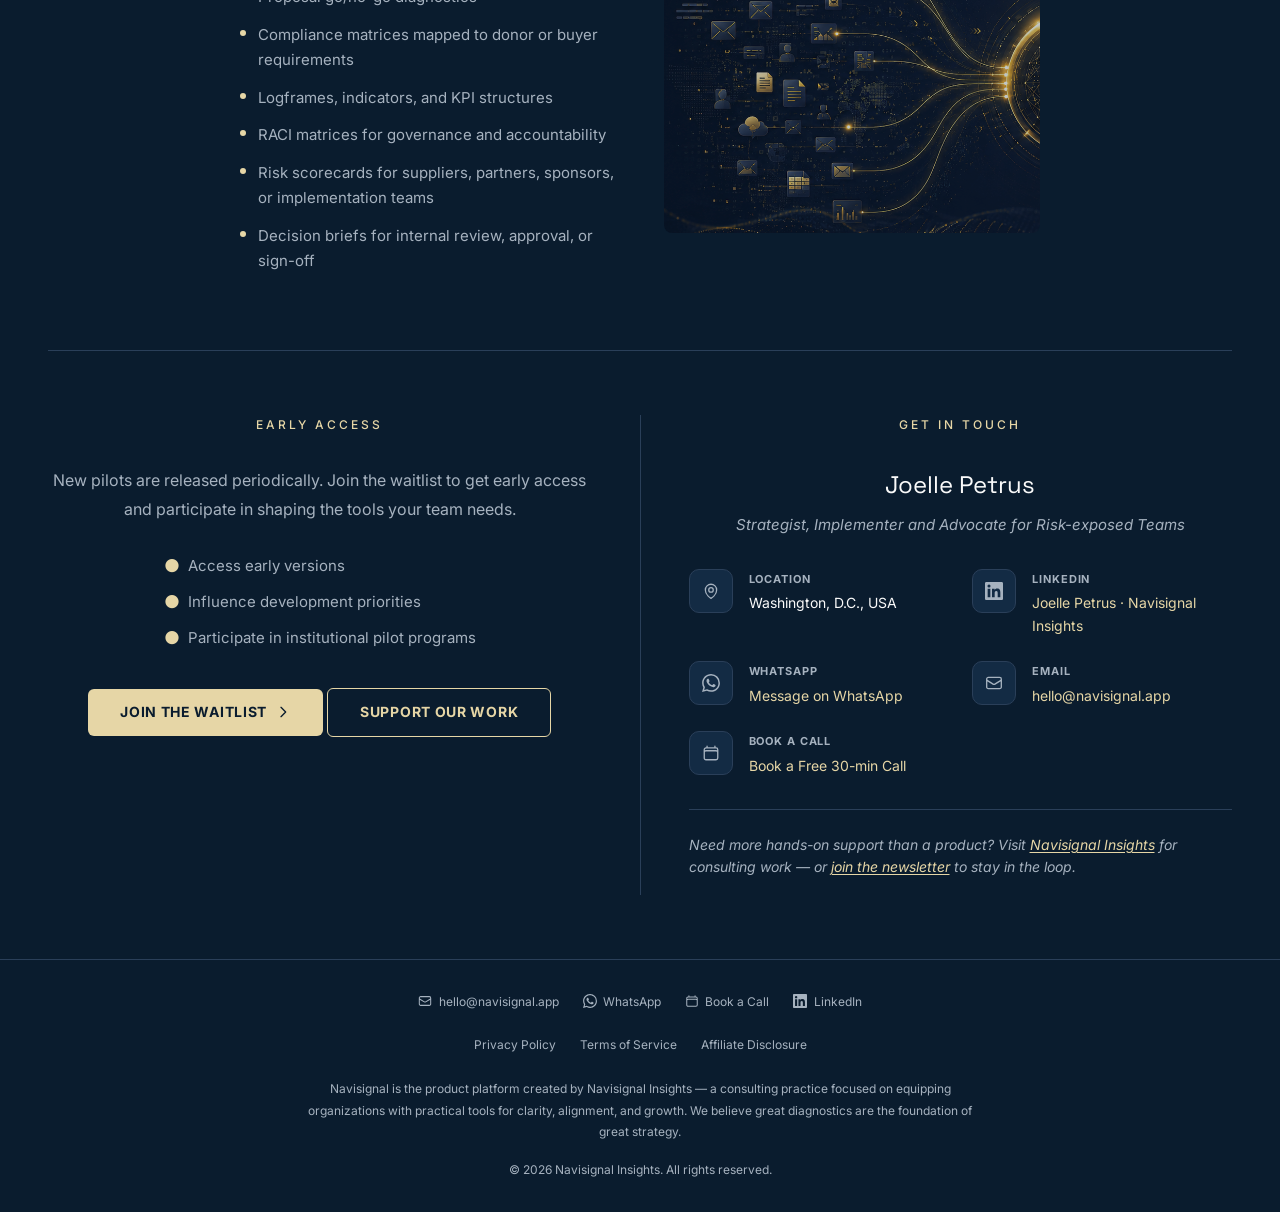
==== commit 491c0863: "Restore hero grey text panel with higher opacity (0.82) Panel keeps getting stripped by direct GitHu" ====
--- a/index.html
+++ b/index.html
@@ -272,6 +272,21 @@
 }
 
 .hero > * {
+  position: relative;
+  z-index: 1;
+}
+
+.hero-text-panel {
+  max-width: 52rem;
+  margin: 0 auto;
+  padding: 2.5rem 1.5rem;
+  background: linear-gradient(
+    to right,
+    transparent 0%,
+    rgba(60, 70, 85, 0.82) 14%,
+    rgba(60, 70, 85, 0.82) 86%,
+    transparent 100%
+  );
   position: relative;
   z-index: 1;
 }
@@ -1323,7 +1338,7 @@
 
   /* Hero panel: solid background on narrow screens instead of fading gradient */
   .hero-text-panel {
-    background: rgba(90, 100, 115, 0.65);
+    background: rgba(60, 70, 85, 0.82);
     padding: 2rem 1.25rem;
     border-radius: 0.25rem;
   }
@@ -1450,6 +1465,7 @@
 
   <!-- Hero -->
   <section class="hero">
+    <div class="hero-text-panel">
     <div class="hero-compass">
       <svg xmlns="http://www.w3.org/2000/svg" viewBox="0 0 280 100" width="224" height="80">
         <!-- Topographic wavy lines (right, background) -->
